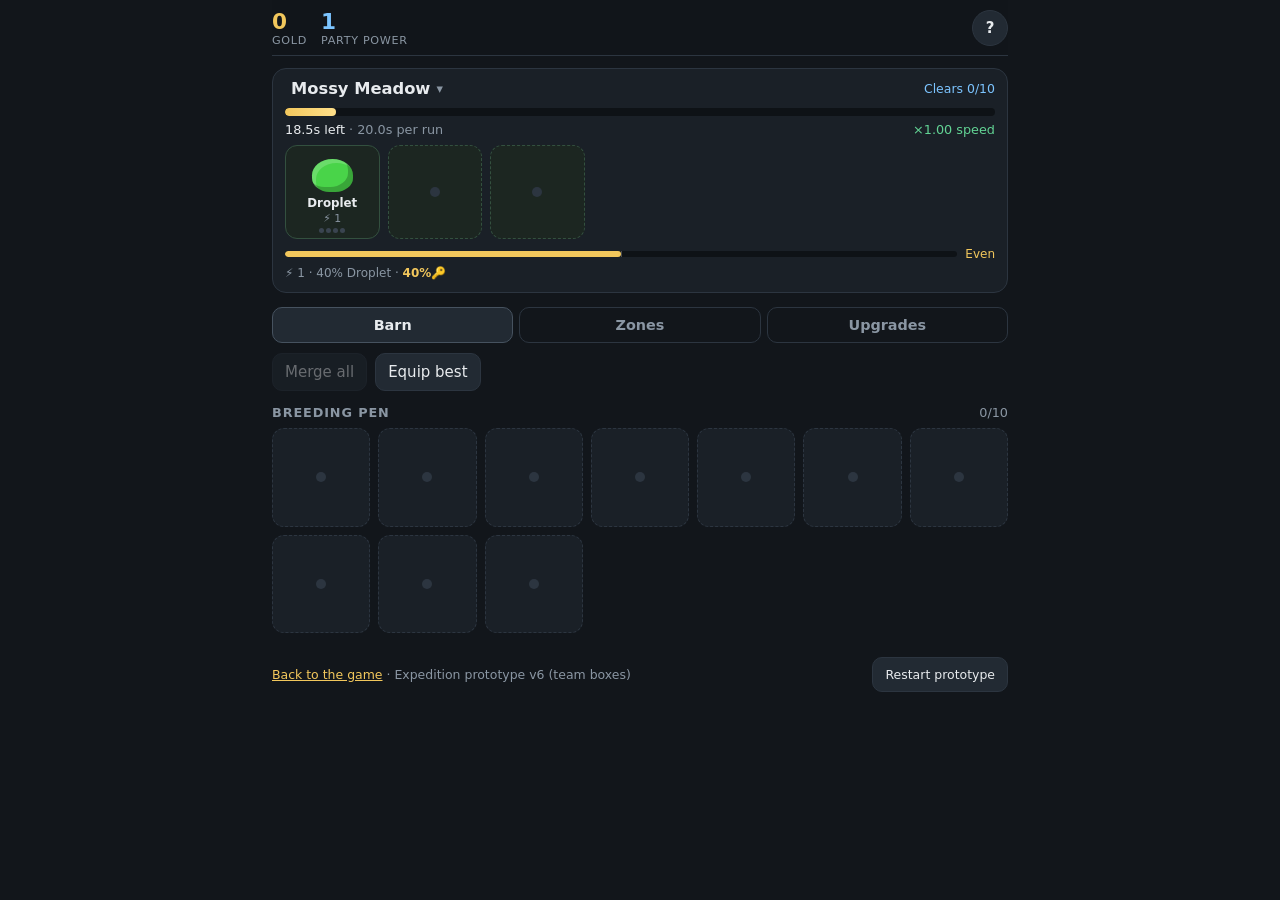
==== expedition.html @ 99b24ae3 "Expedition prototype v6: team boxes combine each team's expedition and slimes, zone picker opened fr" ====
<!DOCTYPE html>
<html lang="en">
<head>
<meta charset="utf-8">
<meta name="viewport" content="width=device-width, initial-scale=1, viewport-fit=cover">
<title>Slime Expeditions (Prototype)</title>
<style>
  :root {
    --bg:#12161b; --panel:#1a2027; --panel-2:#222a33; --line:#2c3540; --text:#e8ebee; --dim:#8a96a3;
    --gold:#f2c75c; --good:#62d394; --bad:#ec7f63; --accent:#7cc4ff; --r:14px;
  }
  * { box-sizing:border-box; -webkit-tap-highlight-color:transparent; }
  body { margin:0; font-family: system-ui, -apple-system, "Segoe UI", sans-serif; background:var(--bg); color:var(--text); font-size:15px; }
  main { max-width:760px; margin:0 auto; padding:0 12px 90px; }
  button { font:inherit; color:var(--text); background:var(--panel-2); border:1px solid var(--line); border-radius:10px; padding:9px 12px; cursor:pointer; }
  button:disabled { opacity:.4; cursor:default; }
  .dim { color:var(--dim); } .bad { color:var(--bad); } .good { color:var(--good); }

  /* top bar */
  .topbar { position:sticky; top:0; z-index:5; background:rgba(18,22,27,.96); backdrop-filter:blur(6px); padding:10px 0 8px; border-bottom:1px solid var(--line); }
  .stats { display:flex; align-items:center; gap:14px; }
  .stat { display:flex; flex-direction:column; }
  .stat .v { font-size:1.35rem; font-weight:800; line-height:1.1; }
  .stat .l { font-size:.7rem; color:var(--dim); text-transform:uppercase; letter-spacing:.06em; }
  .stats .spacer { flex:1; }
  .icon-btn { width:36px; height:36px; padding:0; border-radius:50%; font-weight:700; }

  /* expedition card */
  #teams { display:grid; gap:8px; margin-top:12px; }
  @media (min-width:700px) { #teams.two { grid-template-columns:1fr 1fr; } }
  .exp.A { border-left:4px solid var(--gold); } .exp.B { border-left:4px solid var(--accent); background:linear-gradient(135deg, #1b2530, #1a2027); border-color:#2d4357; }
  .exp.compact { padding:9px 12px; }
  .exp.compact .exp-name { font-size:.95rem; }
  .exp.compact .prog { margin:7px 0 5px; height:6px; }
  .exp .sub { font-size:.75rem; color:var(--dim); display:flex; justify-content:space-between; gap:6px; flex-wrap:wrap; margin-top:3px; }
  .tbox { background:var(--panel); border:1px solid var(--line); border-radius:var(--r); padding:10px 12px 12px; }
  .tbox.A { border-left:4px solid var(--gold); } .tbox.B { border-left:4px solid var(--accent); }
  .tbox.B .slot { background:#1a2430; border-color:#2f4a63; }
  .tb-head { display:flex; justify-content:space-between; align-items:center; gap:8px; }
  .zone-btn { background:transparent; border:none; padding:0; font-weight:800; font-size:1.02rem; display:flex; align-items:center; gap:6px; text-align:left; }
  .zone-btn .caret { color:var(--dim); font-size:.8rem; }
  .tb-head .right { font-size:.78rem; text-align:right; }
  .tb-row { display:flex; justify-content:space-between; font-size:.8rem; gap:8px; margin:6px 0 8px; flex-wrap:wrap; }
  .meter { display:flex; align-items:center; gap:8px; font-size:.75rem; margin-top:8px; color:var(--dim); }
  .meter .track { flex:1; height:6px; background:#0e1216; border-radius:4px; overflow:hidden; position:relative; }
  .meter .track::after { content:""; position:absolute; left:50%; top:0; bottom:0; width:1px; background:rgba(255,255,255,.25); }
  .meter .fill { height:100%; border-radius:4px; }
  .tb-foot { font-size:.75rem; color:var(--dim); display:flex; justify-content:space-between; gap:8px; flex-wrap:wrap; margin-top:5px; }
  .tbox .party-grid { grid-template-columns:repeat(auto-fill, minmax(84px, 1fr)); }
  .picker { position:fixed; inset:0; background:rgba(0,0,0,.55); z-index:30; display:none; align-items:flex-end; justify-content:center; }
  .picker.on { display:flex; }
  .picker-inner { background:#12171c; border:1px solid var(--line); border-radius:16px 16px 0 0; width:100%; max-width:760px; max-height:80vh; overflow:auto; padding:12px 12px calc(16px + env(safe-area-inset-bottom)); }
  @media (min-width:700px) { .picker { align-items:center; } .picker-inner { border-radius:16px; } }
  .picker-head { display:flex; justify-content:space-between; align-items:center; margin-bottom:10px; }
  .send { padding:5px 9px; font-size:.75rem; margin-top:4px; }
  .team-box { border-radius:12px; padding:8px; margin-top:6px; }
  .team-box.A { background:rgba(242,199,92,.05); border:1px solid rgba(242,199,92,.25); }
  .team-box.B { background:rgba(124,196,255,.05); border:1px solid rgba(124,196,255,.25); }
  .team-box.B .slot { background:#1a2430; border-color:#2f4a63; }
  .team-tag { display:inline-block; font-size:.68rem; font-weight:800; padding:2px 7px; border-radius:10px; margin-right:6px; vertical-align:2px; }
  .tA { background:#f2c75c; color:#2a2208; } .tB { background:#7cc4ff; color:#0d2233; }
  .team-pick { display:flex; gap:6px; margin-bottom:10px; align-items:center; font-size:.85rem; color:var(--dim); }
  .team-pick button { padding:6px 12px; font-size:.85rem; }
  .team-pick button.on { border-color:#8a96a3; color:var(--text); background:var(--panel-2); font-weight:700; }
  .exp { background:linear-gradient(135deg, #1e2a24, #1a2027); border:1px solid #2f4a3b; border-radius:var(--r); padding:12px 14px; }
  .exp-head { display:flex; justify-content:space-between; align-items:baseline; gap:8px; }
  .exp-name { font-weight:800; font-size:1.05rem; }
  .exp-zone { font-size:.75rem; color:var(--dim); }
  .prog { height:8px; background:#0e1216; border-radius:6px; overflow:hidden; margin:10px 0 6px; }
  .prog > div { height:100%; width:0; background:linear-gradient(90deg, var(--gold), #ffe08a); border-radius:6px; }
  .exp-row { display:flex; justify-content:space-between; font-size:.8rem; gap:8px; flex-wrap:wrap; }
  .loot { margin-top:8px; font-size:.8rem; padding-top:8px; border-top:1px solid rgba(255,255,255,.06); display:flex; justify-content:space-between; gap:8px; flex-wrap:wrap; }

  /* tabs */
  .tabs { display:flex; gap:6px; margin:14px 0 10px; }
  .tab { flex:1; padding:9px 4px; font-size:.9rem; white-space:nowrap; background:transparent; border:1px solid var(--line); color:var(--dim); font-weight:600; }
  .tab.on { background:var(--panel-2); color:var(--text); border-color:#46525f; }
  .tab .badge { display:inline-block; min-width:8px; height:8px; border-radius:50%; background:var(--gold); margin-left:6px; vertical-align:middle; }
  .tab .badge[hidden], .tab[hidden] { display:none; }
  .page { display:none; } .page.on { display:block; }

  /* ranch */
  .section-head { display:flex; justify-content:space-between; align-items:center; margin:14px 0 8px; }
  .section-head h3 { margin:0; font-size:.8rem; text-transform:uppercase; letter-spacing:.07em; color:var(--dim); }
  .section-head .count { font-size:.8rem; color:var(--dim); }
  .grid { display:grid; grid-template-columns:repeat(auto-fill, minmax(86px, 1fr)); gap:8px; }
  .party-grid { grid-template-columns:repeat(auto-fill, minmax(104px, 1fr)); }
  .slot { position:relative; aspect-ratio:1/1; border-radius:12px; background:var(--panel); border:1px dashed var(--line); display:flex; flex-direction:column; align-items:center; justify-content:center; user-select:none; cursor:pointer; overflow:hidden; }
  .party-grid .slot { background:#1c2621; border:1px dashed #33503f; }
  .slot.full { border-style:solid; touch-action:none; }
  .slot .blob { width:44%; aspect-ratio:5/4; border-radius:50% 50% 44% 44%; box-shadow: inset -5px -5px 0 rgba(0,0,0,.22), inset 4px 4px 0 rgba(255,255,255,.18); }
  .slot .nm { font-size:.74rem; font-weight:700; margin-top:5px; text-align:center; line-height:1.1; }
  .slot .pw { font-size:.68rem; color:var(--dim); margin-top:2px; }
  .slot .rank { position:absolute; top:5px; right:6px; font-size:.68rem; font-weight:800; color:var(--gold); }
  .slot .pips { position:absolute; bottom:5px; display:flex; gap:2px; }
  .slot .pips i { width:5px; height:5px; border-radius:50%; background:#3a4450; }
  .slot .pips i.on { background:var(--gold); }
  .slot.ready { box-shadow:0 0 0 1px rgba(242,199,92,.35); animation:glow 1.2s ease-in-out infinite alternate; }
  @keyframes glow { to { box-shadow:0 0 12px 1px rgba(242,199,92,.55); } }
  .slot.sel { outline:2px solid var(--accent); outline-offset:1px; }
  .slot.target { outline:2px dashed var(--good); outline-offset:1px; }
  .slot.empty::after { content:""; width:10px; height:10px; border-radius:50%; background:var(--line); }
  .ghost { position:fixed; pointer-events:none; z-index:20; width:46px; height:37px; border-radius:50% 50% 44% 44%; transform:translate(-50%,-60%); box-shadow: inset -5px -5px 0 rgba(0,0,0,.22), 0 6px 14px rgba(0,0,0,.5); }
  .actions { display:flex; gap:8px; align-items:center; flex-wrap:wrap; }
  .switch { display:flex; align-items:center; gap:6px; font-size:.85rem; color:var(--dim); margin-left:auto; }
  .switch[hidden] { display:none; }

  /* zones */
  .zone { display:flex; align-items:center; gap:12px; background:var(--panel); border:1px solid var(--line); border-radius:12px; padding:10px 12px; margin-bottom:8px; cursor:pointer; }
  .zone.cur { border-color:var(--gold); background:#231f14; }
  .zone.locked { opacity:.45; cursor:default; }
  .zone .num { width:30px; height:30px; border-radius:50%; background:var(--panel-2); display:flex; align-items:center; justify-content:center; font-weight:800; font-size:.85rem; flex-shrink:0; }
  .zone.cur .num { background:var(--gold); color:#2a2208; }
  .zone .info { flex:1; min-width:0; }
  .zone .info b { display:block; }
  .zone .info span { font-size:.78rem; color:var(--dim); }
  .zone .side { text-align:right; font-size:.78rem; }

  /* orders */
  .order { display:flex; align-items:center; gap:12px; background:var(--panel); border:1px solid var(--line); border-radius:12px; padding:10px 12px; margin-bottom:8px; }
  .order .blob { width:40px; height:32px; border-radius:50% 50% 44% 44%; flex-shrink:0; box-shadow: inset -5px -5px 0 rgba(0,0,0,.22), inset 4px 4px 0 rgba(255,255,255,.18); }
  .order .info { flex:1; min-width:0; }
  .order .info b { display:block; } .order .info span { font-size:.78rem; color:var(--dim); }
  .order .reward { color:var(--gold); font-weight:700; font-size:.85rem; }
  .order .btns { display:flex; flex-direction:column; gap:6px; }
  .order .btns button { padding:7px 10px; font-size:.85rem; }
  .order .btns .go { background:#3b3315; border-color:#6b5a22; color:var(--gold); font-weight:700; }
  .empty-note { color:var(--dim); font-size:.85rem; padding:12px 2px; }
  .unlock { font-size:.75rem; color:var(--accent); }
  details.ms { background:var(--panel); border:1px solid var(--line); border-radius:12px; margin-bottom:10px; }
  details.ms summary { cursor:pointer; padding:10px 12px; font-size:.88rem; list-style:none; display:flex; justify-content:space-between; gap:8px; }
  details.ms summary::-webkit-details-marker { display:none; }
  details.ms summary::after { content:"▾"; color:var(--dim); }
  details.ms[open] summary::after { content:"▴"; }
  .ms-list { padding:0 12px 10px; }
  .ms-row { display:flex; gap:10px; align-items:center; font-size:.82rem; padding:5px 0; border-top:1px solid rgba(255,255,255,.05); }
  .ms-row .z { width:58px; color:var(--dim); flex-shrink:0; }
  .ms-row.done { color:var(--dim); } .ms-row.done .ic { color:var(--good); }
  .ms-row.next { color:var(--text); font-weight:700; } .ms-row.next .ic { color:var(--gold); }
  .ms-row .ic { width:16px; text-align:center; }
  .keys { color:var(--gold); font-weight:700; }
  .trade { margin-top:6px; padding:5px 9px; font-size:.75rem; background:#2a2414; border-color:#5a4b1e; color:var(--gold); }
  .note { font-size:.78rem; color:var(--bad); margin-top:4px; }

  /* upgrades */
  .up { display:flex; align-items:center; gap:12px; background:var(--panel); border:1px solid var(--line); border-radius:12px; padding:10px 12px; margin-bottom:8px; }
  .up .info { flex:1; min-width:0; }
  .up .info b { display:block; } .up .info span { font-size:.78rem; color:var(--dim); }
  .up .lv { font-size:.72rem; color:var(--gold); font-weight:700; margin-left:4px; }
  .up button { min-width:92px; font-weight:700; }
  .up.locked { opacity:.5; }
  .up button.can { background:#3b3315; border-color:#6b5a22; color:var(--gold); }

  /* help + toast */
  .help { display:none; background:var(--panel); border:1px solid var(--line); border-radius:var(--r); padding:12px 14px; margin-top:12px; font-size:.85rem; line-height:1.45; }
  .help.on { display:block; } .help ul { margin:6px 0 0; padding-left:18px; }
  .toast { position:fixed; left:50%; bottom:24px; transform:translate(-50%, 10px); background:#3a2f12; color:var(--gold); border:1px solid var(--gold); padding:9px 16px; border-radius:20px; opacity:0; transition:all .25s; pointer-events:none; z-index:40; font-weight:600; font-size:.9rem; }
  .toast.show { opacity:1; transform:translate(-50%, 0); }
  footer { margin-top:24px; font-size:.78rem; color:var(--dim); display:flex; justify-content:space-between; align-items:center; gap:8px; flex-wrap:wrap; }
  footer a { color:var(--gold); }
  @media (min-width:700px) { .grid { grid-template-columns:repeat(auto-fill, minmax(96px, 1fr)); } }
</style>
</head>
<body>
<main>
  <div class="topbar">
    <div class="stats">
      <div class="stat"><span class="v" id="gold" style="color:var(--gold)">0</span><span class="l">Gold</span></div>
      <div class="stat"><span class="v" id="power" style="color:var(--accent)">0</span><span class="l">Party power</span></div>
      <div class="spacer"></div>
      <button class="icon-btn" id="help-btn" title="How to play">?</button>
    </div>
  </div>

  <div class="help" id="help">
    <b>How it works</b>
    <ul>
      <li>Your party runs the selected zone over and over. Runs never fail: a weak party is slower, a strong one faster (up to ×4).</li>
      <li>Every run brings gold, and sometimes a slime (40% base; Better Nets adds 2% per level). Slimes only come from expeditions.</li>
      <li>Drag a slime onto an identical one (same tier and rank) to merge it into the next rank. Two at +4 make the next tier.</li>
      <li>Only teams add power. Clearing your newest zone 10 times unlocks the next, at any power, but a badly under-powered team runs very slowly (check the run time before you commit a key). Switching zones mid-run refunds the key.</li>
      <li>Zone 1 is free. Every other zone costs 1 key per run, and its keys drop in the zone below (each run has a % chance: higher when you are over-powered, low when under-powered; past 100% every full 100% is a guaranteed key, so 220% = 2 keys plus a 20% chance at a third). If a team runs out of keys, it moves down to the next zone it has keys for and stays down (all the way to Zone 1 if needed) until you pick a zone again. You can trade 6 keys of a zone for 1 key of the next zone.</li>
      <li>Zone 5 unlocks Team B, a second team that runs its own zone at the same time (good for farming keys while Team A pushes). Tap a team's zone name to choose where it goes. Equip best and Auto-Merge put your best slimes in Team A, the next best in Team B. Auto-Merge never merges two equipped slimes together: it only merges barn slimes, or a barn slime into an equipped one.</li>
      <li>New zones can unlock new features. Zone 3 opens the Orders board: buyers want specific slimes for gold or Trail Rations (faster expeditions). Orders are filled from the Breeding Pen only, so unequip a slime first if you want to sell it. Auto-Merge holds back slimes an order asks for.</li>
      <li>Each slime shows its power (⚡). You can also tap a slime and then tap where it should go.</li>
    </ul>
  </div>

  <div id="teams"></div>

  <div class="tabs">
    <button class="tab on" data-tab="ranch">Barn</button>
    <button class="tab" data-tab="zones">Zones<span class="badge" id="zone-badge" hidden></span></button>
    <button class="tab" data-tab="orders" id="orders-tab" hidden>Orders<span class="badge" id="order-badge" hidden></span></button>
    <button class="tab" data-tab="upgrades">Upgrades<span class="badge" id="up-badge" hidden></span></button>
  </div>

  <section class="page on" id="page-ranch">
    <div class="actions">
      <button id="merge-all">Merge all</button>
      <button id="equip">Equip best</button>
      <label class="switch" id="auto-wrap" hidden><input type="checkbox" id="auto-on" checked> Auto-Merge</label>
    </div>
    <div class="section-head"><h3>Breeding Pen</h3><span class="count" id="barn-count"></span></div>
    <div class="grid" id="barn"></div>
  </section>

  <section class="page" id="page-zones"><details class="ms" id="ms"><summary id="ms-sum"></summary><div class="ms-list" id="ms-list"></div></details><div id="zones"></div></section>
  <section class="page" id="page-orders"><div id="orders"></div><div class="dim" id="orders-note" style="font-size:.8rem"></div></section>
  <section class="page" id="page-upgrades"><div id="ups"></div></section>

  <footer>
    <span><a href="index.html">Back to the game</a> · <span id="ver"></span></span>
    <button id="reset">Restart prototype</button>
  </footer>
</main>

<div class="picker" id="picker"><div class="picker-inner"><div class="picker-head"><b id="picker-title"></b><button id="picker-close">✕</button></div><div id="picker-list"></div></div></div>
<div class="toast" id="toast"></div>

<script src="expedition-core.js?v=233"></script>
<script>
// ----- Save and load -----
const SAVE_KEY = "dragonFarmIdle_expproto";
const PROTO_VERSION = "Expedition prototype v6 (team boxes)";
let s = load();
function load() {
  try {
    const raw = localStorage.getItem(SAVE_KEY);
    if (raw) {
      const d = JSON.parse(raw), st = Object.assign(newExpState(), d);
      st.up = Object.assign(newExpState().up, d.up || {});
      migrateExp(st, d);
      const away = Math.min((Date.now() - (d.savedAt || Date.now())) / 1000, 8 * 3600);
      for (let t = 0; t < away; t += 10) stepExp(st, Math.min(10, away - t));   // offline progress, up to 8 hours
      return st;
    }
  } catch (e) {}
  return newExpState();
}
function save() { try { s.savedAt = Date.now(); localStorage.setItem(SAVE_KEY, JSON.stringify(s)); } catch (e) {} }

// ----- Helpers -----
function fmt(n) {
  if (n < 1000) return n < 10 ? (Math.round(n * 10) / 10).toString() : Math.floor(n).toString();
  const units = ["", "K", "M", "B", "T", "Qa", "Qi", "Sx", "Sp", "Oc", "No"];
  const e = Math.floor(Math.log10(n) / 3);
  if (e < units.length) return (n / Math.pow(1000, e)).toFixed(2) + units[e];
  return n.toExponential(2).replace("+", "");
}
function fmtTime(t) { return t >= 3600 ? (t / 3600).toFixed(1) + "h" : t >= 60 ? Math.floor(t / 60) + "m " + Math.floor(t % 60) + "s" : t.toFixed(1) + "s"; }
function color(i) { return `hsl(${(120 + i * 67) % 360} 62% 56%)`; }
const $ = id => document.getElementById(id);
function slimePower(L) { return levelPower(L) * Math.pow(1.25, s.up.train); }

let toastTimer;
function toast(msg) { const t = $("toast"); t.textContent = msg; t.classList.add("show"); clearTimeout(toastTimer); toastTimer = setTimeout(() => t.classList.remove("show"), 2200); }
function checkDiscover() {
  if (s.lastZone != null) { const u = EXP.unlocks[s.lastZone]; toast("New zone: " + zoneName(s.lastZone) + (u ? " · Unlocked: " + u : "")); s.lastZone = null; }
  else if (s.lastDiscover != null) { toast("New tier: " + tierName(s.lastDiscover) + "!"); s.lastDiscover = null; }
}

// ----- Actions -----
$("help-btn").onclick = () => $("help").classList.toggle("on");
document.querySelectorAll(".tab").forEach(b => b.onclick = () => {
  document.querySelectorAll(".tab").forEach(x => x.classList.toggle("on", x === b));
  document.querySelectorAll(".page").forEach(p => p.classList.toggle("on", p.id === "page-" + b.dataset.tab));
  render(true);
});
$("merge-all").onclick = () => { mergeAll(s); checkDiscover(); render(); };
$("equip").onclick = () => { equipBest(s); render(); };
$("auto-on").onchange = e => { s.autoOn = e.target.checked; };
$("reset").onclick = () => { if (confirm("Restart the expedition prototype from scratch?")) { s = newExpState(); save(); render(true); } };
$("orders").onclick = e => {
  const b = e.target.closest("button[data-o]"); if (!b) return;
  const i = +b.dataset.o;
  if (b.dataset.act === "skip") skipOrder(s, i);
  else if (deliver(s, i)) toast("Order delivered!");
  render(true);
};
$("ups").onclick = e => { const b = e.target.closest("button[data-up]"); if (b) { upgrade(s, b.dataset.up); render(true); } };
$("zones").onclick = e => {
  const tb = e.target.closest("button[data-trade]");
  if (tb) { tradeKeys(s, +tb.dataset.trade); render(true); return; }
  const sb = e.target.closest("button[data-send]");
  if (sb) { setZone(s, +sb.dataset.z, +sb.dataset.send); render(true); return; }
  const b = e.target.closest(".zone[data-z]");
  if (b && !b.classList.contains("locked") && teamCount(s) < 2) { setZone(s, +b.dataset.z, 0); render(true); } };
// ----- Zone picker (opened from a team box) -----
$("teams").addEventListener("click", e => { const b = e.target.closest("button[data-pick]"); if (b) openPicker(+b.dataset.pick); });
let pickerTeam = null;
function openPicker(ti) { pickerTeam = ti; $("picker").classList.add("on"); renderPicker(); }
function closePicker() { pickerTeam = null; $("picker").classList.remove("on"); }
$("picker-close").onclick = closePicker;
$("picker").onclick = e => {
  if (e.target.id === "picker") { closePicker(); return; }
  const row = e.target.closest(".zone[data-z]"); if (!row) return;
  setZone(s, +row.dataset.z, pickerTeam); closePicker(); render(true);
};
function renderPicker() {
  if (pickerTeam == null) return;
  const ti = pickerTeam, two = teamCount(s) > 1;
  $("picker-title").innerHTML = `Choose a zone${two ? ` for <span class="team-tag t${ti ? "B" : "A"}">${ti ? "B" : "A"}</span>Team ${ti ? "B" : "A"}` : ""}`;
  let h = "";
  for (let i = s.maxZone; i >= 0; i--) {
    const cur = s.teams[ti].zone === i, keys = i > 0 ? `<span class="keys">🔑 ${s.keys[i] || 0}</span>` : `<span class="dim">free</span>`;
    h += `<div class="zone${cur ? " cur" : ""}" data-z="${i}"><div class="num">${i + 1}</div>
      <div class="info"><b>${zoneName(i)}</b><span>Drops ${levelName(zoneDrop(i))} · ${fmtTime(zoneTime(s, i, ti))} per run${i < ZONE_NAMES.length - 1 ? ` · ${Math.round(keyYield(s, i, ti) * 100)}% 🔑` : ""}</span>${meterHtml(powerRatio(s, i, ti))}</div>
      <div class="side">${keys}</div></div>`;
  }
  $("picker-list").innerHTML = h;
}
// power vs need as a bar: middle line = even, red when weak, green when strong
function meterHtml(r) {
  const w = Math.max(3, Math.min(100, (Math.log10(Math.max(r, 1e-9)) + 1) / 2 * 100));
  const col = r < 1 ? "var(--bad)" : r < 2 ? "var(--gold)" : "var(--good)";
  const label = r < 1 ? `Weak (×${r < 0.1 ? r.toFixed(3) : r.toFixed(2)})` : r < 2 ? "Even" : `Strong (×${r >= 100 ? fmt(r) : r.toFixed(1)})`;
  return `<div class="meter"><div class="track"><div class="fill" style="width:${w}%;background:${col}"></div></div><span style="color:${col}">${label}</span></div>`;
}
let seenZone = s.maxZone;
const upSeen = new Set();

// ----- Drag and drop (mouse and touch), plus tap-to-select -----
let drag = null, selected = null;
function slotAt(x, y) { const el = document.elementFromPoint(x, y); return el && el.closest(".slot"); }
function doDrop(from, toEl) {
  const r = drop(s, from.z, from.i, toEl.dataset.z, +toEl.dataset.i);
  if (r === "merge") checkDiscover();
  render(true);
}
document.addEventListener("pointerdown", e => {
  const el = e.target.closest(".slot"); if (!el) return;
  drag = { z: el.dataset.z, i: +el.dataset.i, full: el.classList.contains("full"), x: e.clientX, y: e.clientY, moved: false, ghost: null };
});
window.addEventListener("pointermove", e => {
  if (!drag || !drag.full) return;
  if (!drag.moved && Math.hypot(e.clientX - drag.x, e.clientY - drag.y) > 6) {
    drag.moved = true; selected = null;
    const t = zone(s, drag.z)[drag.i];
    drag.ghost = document.createElement("div"); drag.ghost.className = "ghost"; drag.ghost.style.background = color(tierOf(t));
    document.body.appendChild(drag.ghost);
    document.querySelectorAll(".slot.full").forEach(el => { if (+el.dataset.tier === t && !(el.dataset.z === drag.z && +el.dataset.i === drag.i)) el.classList.add("target"); });
  }
  if (drag.moved) { drag.ghost.style.left = e.clientX + "px"; drag.ghost.style.top = e.clientY + "px"; }
});
window.addEventListener("pointerup", e => {
  if (!drag) return;
  const d = drag; drag = null;
  if (d.ghost) d.ghost.remove();
  document.querySelectorAll(".slot.target").forEach(el => el.classList.remove("target"));
  const target = slotAt(e.clientX, e.clientY);
  if (d.moved) { if (target) doDrop(d, target); else render(true); return; }
  if (!target) return;
  if (selected) {
    const from = selected; selected = null;
    if (!(from.z === target.dataset.z && from.i === +target.dataset.i)) doDrop(from, target); else render(true);
    return;
  }
  if (d.full) { selected = { z: d.z, i: d.i }; render(true); }
});
window.addEventListener("pointercancel", () => { if (drag && drag.ghost) drag.ghost.remove(); drag = null; render(true); });

// ----- Drawing -----
function slotHtml(zn, t, i, counts) {
  if (t === null) return `<div class="slot empty" data-z="${zn}" data-i="${i}"></div>`;
  const sel = selected && selected.z === zn && selected.i === i ? " sel" : "";
  const r = rankOf(t);
  let pips = ""; for (let k = 1; k < EXP.ranks; k++) pips += `<i class="${k <= r ? "on" : ""}"></i>`;
  return `<div class="slot full${counts[t] >= 2 ? " ready" : ""}${sel}" data-z="${zn}" data-i="${i}" data-tier="${t}">
    ${r ? `<span class="rank">+${r}</span>` : ""}
    <div class="blob" style="background:${color(tierOf(t))}"></div>
    <div class="nm">${tierName(tierOf(t))}</div>
    <div class="pw">⚡ ${fmt(slimePower(t))}</div>
    <div class="pips">${pips}</div></div>`;
}
function speedHtml(z, ti) {
  const sp = zoneSpeed(s, z, ti || 0);
  return sp < 1 ? `<span class="bad">×${sp < 0.1 ? sp.toFixed(3) : sp.toFixed(2)} speed (weak)</span>` : `<span class="good">×${sp.toFixed(2)} speed</span>`;
}

let penKey = "", zonesKey = "", upsKey = "";
function render(force) {
  $("gold").textContent = fmt(s.gold);
  $("power").textContent = fmt(partyPower(s, 0)) + (teamCount(s) > 1 ? " / " + fmt(partyPower(s, 1)) : "");
  $("ver").textContent = PROTO_VERSION;

  // team boxes: where each team is, how it is doing, and who is in it
  const nT = teamCount(s);
  if ($("teams").dataset.n != nT) {   // build the skeleton when the number of teams changes
    $("teams").dataset.n = nT;
    $("teams").className = nT > 1 ? "two" : "";
    let h = "";
    for (let ti = 0; ti < nT; ti++) {
      const cl = ti ? "B" : "A";
      h += `<div class="tbox ${nT > 1 ? cl : ""}">
        <div class="tb-head"><button class="zone-btn" data-pick="${ti}"><span id="t${ti}-tag"></span><span id="t${ti}-name"></span><span class="caret">▾</span></button><span class="right" id="t${ti}-right"></span></div>
        <div class="prog"><div id="t${ti}-bar"></div></div>
        <div class="tb-row"><span id="t${ti}-time"></span><span id="t${ti}-speed"></span></div>
        <div class="grid party-grid" id="${ti ? "party2" : "party"}"></div>
        <div id="t${ti}-meter"></div>
        <div class="tb-foot"><span id="t${ti}-stats"></span><span id="t${ti}-last"></span></div>
        <div id="t${ti}-note"></div>
      </div>`;
    }
    $("teams").innerHTML = h;
    penKey = "";
  }
  for (let ti = 0; ti < nT; ti++) {
    const tm = s.teams[ti], z = tm.running ? tm.runZone : pickRunZone(s, ti), T = zoneTime(s, z, ti), hasParty = tm.party.some(x => x !== null);
    const ll = (s.lastLoots || [])[ti];
    let last = !ll ? "" : ll.slime === null ? `Last: +${fmt(ll.gold)}g` : ll.slime === "full" ? `<span class="bad">Barn full, slime lost</span>`
      : `Last: <b style="color:var(--text)">${levelName(ll.slime)}</b>${ll.slime2 != null && ll.slime2 !== "full" ? " + <b style=\"color:var(--text)\">" + levelName(ll.slime2) + "</b>" : ""} +${fmt(ll.gold)}g`;
    if (ll && ll.keys) last += ` <span class="keys">+${ll.keys}🔑</span>`;
    const set = (id, html) => { const el = $(id); if (el && el.dataset.k !== html) { el.innerHTML = html; el.dataset.k = html; } };
    set(`t${ti}-tag`, nT > 1 ? `<span class="team-tag t${ti ? "B" : "A"}">${ti ? "B" : "A"}</span>` : "");
    set(`t${ti}-name`, zoneName(z) + (z > 0 ? ` <span class="keys" style="font-size:.82rem">🔑 ${s.keys[z] || 0}</span>` : ""));
    set(`t${ti}-right`, z === s.maxZone && z < ZONE_NAMES.length - 1 ? `<span style="color:var(--accent)">Clears ${s.clears || 0}/${EXP.unlockClears}</span>` : `<span class="dim">Zone ${z + 1}</span>`);
    $(`t${ti}-bar`).style.width = Math.min(100, 100 * tm.runT / T) + "%";
    set(`t${ti}-time`, hasParty ? `${fmtTime(Math.max(0, T - tm.runT))} left <span class="dim">· ${fmtTime(T)} per run</span>` : `<span class="bad">No slimes in this team!</span>`);
    { const sp = zoneSpeed(s, z, ti); set(`t${ti}-speed`, `<span class="${sp < 1 ? "bad" : "good"}">×${sp < 0.1 ? sp.toFixed(3) : sp.toFixed(2)} speed</span>`); }
    set(`t${ti}-meter`, meterHtml(powerRatio(s, z, ti)));
    set(`t${ti}-stats`, `⚡ ${fmt(partyPower(s, ti))} · ${Math.round(slimeChance(s) * 100)}% ${levelName(zoneDrop(z))}${z < ZONE_NAMES.length - 1 ? ` · <span class="keys">${Math.round(keyYield(s, z, ti) * 100)}%🔑</span>` : ""}`);
    set(`t${ti}-last`, last);
    set(`t${ti}-note`, tm.fellFrom != null && tm.fellFrom !== tm.zone ? `<div class="note">Ran out of keys: moved down from ${zoneName(tm.fellFrom)}</div>` : "");
  }
  if (!$("rations")) $("teams").insertAdjacentHTML("afterend", `<div id="rations" class="dim" style="font-size:.8rem;color:var(--gold);margin-top:6px"></div>`);
  $("rations").textContent = s.boostT > 0 ? `Trail Rations: expeditions ×2 speed for ${fmtTime(s.boostT)}` : "";
  if (pickerTeam != null && Math.floor(s.time) !== +($("picker-list").dataset.t || -1)) { $("picker-list").dataset.t = Math.floor(s.time); renderPicker(); }

  // badges
  // badges clear while their tab is open; the Upgrades dot only returns for an upgrade you could not afford last time you looked
  const affordable = Object.keys(EXP.upgrades).filter(id => canUpgrade(s, id)).map(id => id + ":" + s.up[id]);
  if ($("page-zones").classList.contains("on")) seenZone = s.maxZone;
  if ($("page-upgrades").classList.contains("on")) affordable.forEach(k => upSeen.add(k));
  $("zone-badge").hidden = s.maxZone <= seenZone;
  $("up-badge").hidden = !affordable.some(k => !upSeen.has(k));
  $("orders-tab").hidden = !ordersOpen(s);
  if ($("page-orders").classList.contains("on")) s.newOrder = false;
  $("order-badge").hidden = !s.newOrder;

  // ranch
  $("merge-all").disabled = !canMergeAny(s);
  $("equip").disabled = unitCount(s) === 0;
  $("auto-wrap").hidden = !s.up.auto;
  $("auto-on").checked = s.autoOn;
  const pa = s.teams[0].party, pb = s.teams[1].party;
  $("barn-count").innerHTML = s.barn.includes(null) ? `${s.barn.filter(x => x !== null).length}/${barnSize(s)}` : `<span class="bad">Full · new finds replace the weakest</span>`;
  fitSlots(s);
  const counts = {}; allSlimes(s).forEach(t => counts[t] = (counts[t] || 0) + 1);
  const key = pa.join(",") + "|" + pb.join(",") + "|" + s.barn.join(",") + "|" + JSON.stringify(selected) + "|" + s.up.train;
  if (!drag && (key !== penKey || force)) {
    penKey = key;
    $("party").innerHTML = pa.map((t, i) => slotHtml("party", t, i, counts)).join("");
    if ($("party2")) $("party2").innerHTML = pb.map((t, i) => slotHtml("party2", t, i, counts)).join("");
    $("barn").innerHTML = s.barn.map((t, i) => slotHtml("barn", t, i, counts)).join("");
  }

  // zones (only while visible)
  if ($("page-zones").classList.contains("on")) {
    // unlocks milestones (collapsible)
    const ms = Object.keys(EXP.unlocks).map(Number).sort((a, b) => a - b);
    const done = ms.filter(z => z <= s.maxZone).length, nextZ = ms.find(z => z > s.maxZone);
    const sum = `<span><b>Unlocks</b> <span class="dim">${done}/${ms.length}</span></span><span class="dim">${nextZ != null ? "Next: " + EXP.unlocks[nextZ] + " · Zone " + (nextZ + 1) : "All unlocked"}</span>`;
    if ($("ms-sum").dataset.k !== sum) { $("ms-sum").innerHTML = sum; $("ms-sum").dataset.k = sum; }
    const rows = ms.map(z => `<div class="ms-row ${z <= s.maxZone ? "done" : z === nextZ ? "next" : ""}"><span class="ic">${z <= s.maxZone ? "✓" : z === nextZ ? "▸" : "·"}</span><span class="z">Zone ${z + 1}</span><span>${EXP.unlocks[z]}</span></div>`).join("");
    if ($("ms-list").dataset.k !== rows) { $("ms-list").innerHTML = rows; $("ms-list").dataset.k = rows; }
    const zt = 0, tmz = s.teams[0];
    const running = s.teams.slice(0, teamCount(s)).map((tm, ti) => tm.running ? tm.runZone : pickRunZone(s, ti));
    let zh = "";
    for (let i = Math.min(s.maxZone + 1, ZONE_NAMES.length - 1); i >= 0; i--) {
      const locked = i > s.maxZone, pw = partyPower(s, zt) >= zoneNeed(i);
      let side = locked ? `<span class="dim">Locked</span>` : speedHtml(i, zt) + `<br><span class="dim">${fmtTime(zoneTime(s, i, zt))} per run</span>` + (i === s.maxZone && i < ZONE_NAMES.length - 1 ? `<br><span class="unlock">Clears ${s.clears || 0}/${EXP.unlockClears} to unlock next</span>` : "");
      if (!locked && i > 0) side = `<span class="keys">🔑 ${s.keys[i] || 0}</span><br>` + side;
      if (!locked && teamCount(s) > 1) side += `<br><button class="send" data-send="0" data-z="${i}">Send A</button> <button class="send" data-send="1" data-z="${i}">Send B</button>`;
      if (canTrade(s, i)) side += `<br><button class="trade" data-trade="${i}">Trade ${EXP.tradeRate}🔑 → 1🔑 zone ${i + 2}</button>`;
      let tags = "";
      if (teamCount(s) > 1) running.forEach((rz, ti) => { const chosen = s.teams[ti].zone === i; if (chosen || rz === i) tags += `<span class="team-tag ${ti ? "tB" : "tA"}" title="${chosen ? "chosen" : "running"}">${ti ? "B" : "A"}${chosen && rz !== i ? " (no keys)" : (!chosen && rz === i ? " running" : "")}</span>`; });
      if (tags) side = tags + "<br>" + side;
      zh += `<div class="zone${i === tmz.zone ? " cur" : ""}${locked ? " locked" : ""}" data-z="${i}">
        <div class="num">${i + 1}</div>
        <div class="info"><b>${zoneName(i)}</b><span>Drops ${levelName(zoneDrop(i))} · ${fmt(zoneGold(s, i))} gold · needs ⚡ ${fmt(zoneNeed(i))}${!locked && i < ZONE_NAMES.length - 1 ? ` · ${Math.round(keyYield(s, i, zt) * 100)}% 🔑` : ""}</span></div>
        <div class="side">${side}</div></div>`;
    }
    if (zh !== zonesKey || force) { $("zones").innerHTML = zh; zonesKey = zh; }
  }

  // orders (only while visible)
  if ($("page-orders").classList.contains("on")) {
    let oh = s.orders.map((o, i) => {
      const have = barnCount(s, o.level), equipped = ownedCount(s, o.level) - have, can = canDeliver(s, i), party = deliverTakesParty(s, i);
      const reward = o.reward === "gold" ? `${fmt(o.gold)} gold` : `Trail Rations: expeditions ×2 speed for ${fmtTime(EXP.orders.rationsTime)}`;
      return `<div class="order"><div class="blob" style="background:${color(tierOf(o.level))}"></div>
        <div class="info"><b>${o.count > 1 ? o.count + "× " : ""}${levelName(o.level)}</b>
          <span>In barn ${have}${equipped ? ` (+${equipped} equipped)` : ""} · ⚡ ${fmt(slimePower(o.level))} each · leaves in <span class="left" data-o="${i}">${fmtTime(o.left)}</span></span>
          <div class="reward">${reward}</div>${party ? `<div class="note">Unequip one to deliver it</div>` : ""}</div>
        <div class="btns"><button class="go" data-o="${i}" ${can ? "" : "disabled"}>Deliver</button>
          <button data-o="${i}" data-act="skip">Skip</button></div></div>`;
    }).join("");
    if (!s.orders.length) oh = `<div class="empty-note">No buyers right now.</div>`;
    const okey = oh.replace(/<span class="left"[^>]*>[^<]*<\/span>/g, "");
    const ordersEl = $("orders");
    if (ordersEl.dataset.k !== okey || force) { ordersEl.innerHTML = oh; ordersEl.dataset.k = okey; }
    ordersEl.querySelectorAll(".left").forEach(el => { const o = s.orders[+el.dataset.o]; if (o) el.textContent = fmtTime(o.left); });
    $("orders-note").textContent = s.orders.length < EXP.orders.slots ? `Next buyer in ${fmtTime(Math.max(0, EXP.orders.every - s.orderT))}. Buyers leave after ${fmtTime(EXP.orders.lasts)}.` : `Board full. Buyers leave after ${fmtTime(EXP.orders.lasts)}.`;
  }

  // upgrades (only while visible)
  if ($("page-upgrades").classList.contains("on")) {
    const ups = Object.keys(EXP.upgrades).map(id => {
      const u = EXP.upgrades[id], lv = s.up[id], maxed = lv >= u.max, can = canUpgrade(s, id);
      if (!upUnlocked(s, id)) return `<div class="up locked"><div class="info"><b>${u.name}</b><span>${u.desc}</span></div><span class="dim" style="font-size:.8rem">Zone ${u.zone + 1}</span></div>`;
      const lvText = u.max > 1 ? `<span class="lv">Lv ${lv}</span>` : (lv ? `<span class="lv">Owned</span>` : "");
      return `<div class="up"><div class="info"><b>${u.name}${lvText}</b><span>${u.desc}</span></div>
        <button data-up="${id}" class="${can ? "can" : ""}" ${maxed || !can ? "disabled" : ""}>${maxed ? "Max" : fmt(upCost(s, id))}</button></div>`;
    }).join("");
    if (ups !== upsKey || force) { $("ups").innerHTML = ups; upsKey = ups; }
  }
}

// ----- Loop -----
let last = performance.now();
function frame(now) {
  const dt = Math.min((now - last) / 1000, 1); last = now;
  stepExp(s, dt); checkDiscover(); render();
  requestAnimationFrame(frame);
}
setInterval(save, 5000);
window.addEventListener("beforeunload", save);
render(true); requestAnimationFrame(frame);
</script>
</body>
</html>
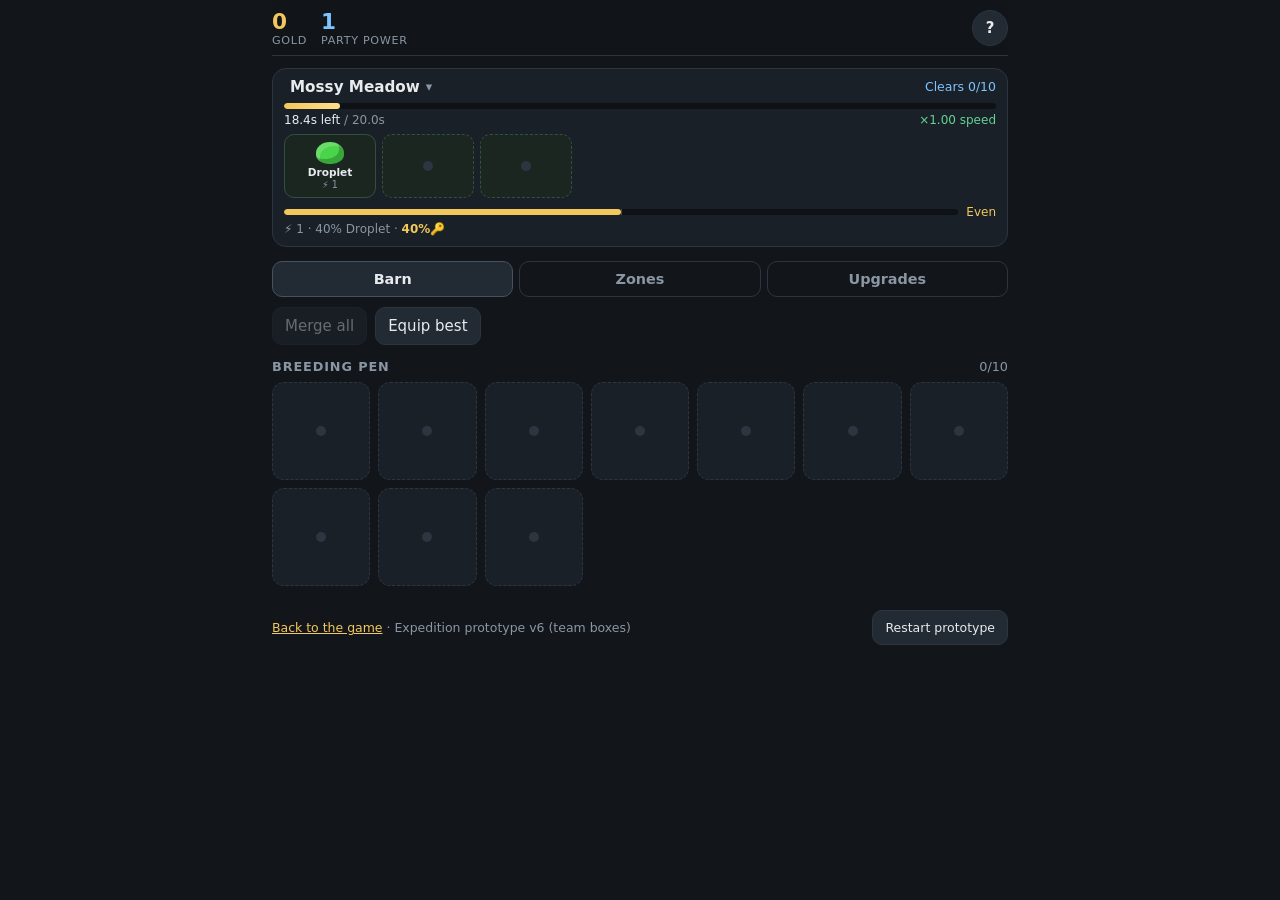
==== commit f3c78781: "Expedition prototype: compact team boxes (one row of small slime cards) and a tighter barn grid on p" ====
--- a/expedition.html
+++ b/expedition.html
@@ -46,7 +46,24 @@
   .meter .track::after { content:""; position:absolute; left:50%; top:0; bottom:0; width:1px; background:rgba(255,255,255,.25); }
   .meter .fill { height:100%; border-radius:4px; }
   .tb-foot { font-size:.75rem; color:var(--dim); display:flex; justify-content:space-between; gap:8px; flex-wrap:wrap; margin-top:5px; }
-  .tbox .party-grid { grid-template-columns:repeat(auto-fill, minmax(84px, 1fr)); }
+  /* compact team slots: one row, small cards */
+  .tbox .party-grid { grid-template-columns:repeat(var(--n, 3), minmax(0, 92px)); gap:6px; }
+  .tbox .slot { aspect-ratio:auto; height:64px; border-radius:10px; }
+  .tbox .slot .blob { width:28px; aspect-ratio:5/4; }
+  .tbox .slot .nm { font-size:.66rem; margin-top:3px; }
+  .tbox .slot .pw { font-size:.6rem; margin-top:0; }
+  .tbox .slot .pips { display:none; }
+  .tbox .slot .rank { top:3px; right:5px; font-size:.6rem; }
+  .tbox { padding:9px 11px 10px; }
+  .tbox .prog { margin:7px 0 4px; height:6px; }
+  .tbox .tb-row { margin:0 0 7px; font-size:.75rem; }
+  .tbox .meter { margin-top:7px; }
+  .tbox .tb-foot { margin-top:3px; }
+  .zone-btn { font-size:.95rem; }
+  @media (max-width:560px) {
+    #barn { grid-template-columns:repeat(auto-fill, minmax(66px, 1fr)); gap:6px; }
+    #barn .slot .nm { font-size:.66rem; } #barn .slot .pw { font-size:.6rem; } #barn .slot .blob { width:40%; }
+  }
   .picker { position:fixed; inset:0; background:rgba(0,0,0,.55); z-index:30; display:none; align-items:flex-end; justify-content:center; }
   .picker.on { display:flex; }
   .picker-inner { background:#12171c; border:1px solid var(--line); border-radius:16px 16px 0 0; width:100%; max-width:760px; max-height:80vh; overflow:auto; padding:12px 12px calc(16px + env(safe-area-inset-bottom)); }
@@ -218,7 +235,7 @@
 <div class="picker" id="picker"><div class="picker-inner"><div class="picker-head"><b id="picker-title"></b><button id="picker-close">✕</button></div><div id="picker-list"></div></div></div>
 <div class="toast" id="toast"></div>
 
-<script src="expedition-core.js?v=233"></script>
+<script src="expedition-core.js?v=234"></script>
 <script>
 // ----- Save and load -----
 const SAVE_KEY = "dragonFarmIdle_expproto";
@@ -415,8 +432,9 @@
     set(`t${ti}-tag`, nT > 1 ? `<span class="team-tag t${ti ? "B" : "A"}">${ti ? "B" : "A"}</span>` : "");
     set(`t${ti}-name`, zoneName(z) + (z > 0 ? ` <span class="keys" style="font-size:.82rem">🔑 ${s.keys[z] || 0}</span>` : ""));
     set(`t${ti}-right`, z === s.maxZone && z < ZONE_NAMES.length - 1 ? `<span style="color:var(--accent)">Clears ${s.clears || 0}/${EXP.unlockClears}</span>` : `<span class="dim">Zone ${z + 1}</span>`);
+    $(ti ? "party2" : "party").style.setProperty("--n", partySize(s, ti));
     $(`t${ti}-bar`).style.width = Math.min(100, 100 * tm.runT / T) + "%";
-    set(`t${ti}-time`, hasParty ? `${fmtTime(Math.max(0, T - tm.runT))} left <span class="dim">· ${fmtTime(T)} per run</span>` : `<span class="bad">No slimes in this team!</span>`);
+    set(`t${ti}-time`, hasParty ? `${fmtTime(Math.max(0, T - tm.runT))} left <span class="dim">/ ${fmtTime(T)}</span>` : `<span class="bad">No slimes in this team!</span>`);
     { const sp = zoneSpeed(s, z, ti); set(`t${ti}-speed`, `<span class="${sp < 1 ? "bad" : "good"}">×${sp < 0.1 ? sp.toFixed(3) : sp.toFixed(2)} speed</span>`); }
     set(`t${ti}-meter`, meterHtml(powerRatio(s, z, ti)));
     set(`t${ti}-stats`, `⚡ ${fmt(partyPower(s, ti))} · ${Math.round(slimeChance(s) * 100)}% ${levelName(zoneDrop(z))}${z < ZONE_NAMES.length - 1 ? ` · <span class="keys">${Math.round(keyYield(s, z, ti) * 100)}%🔑</span>` : ""}`);
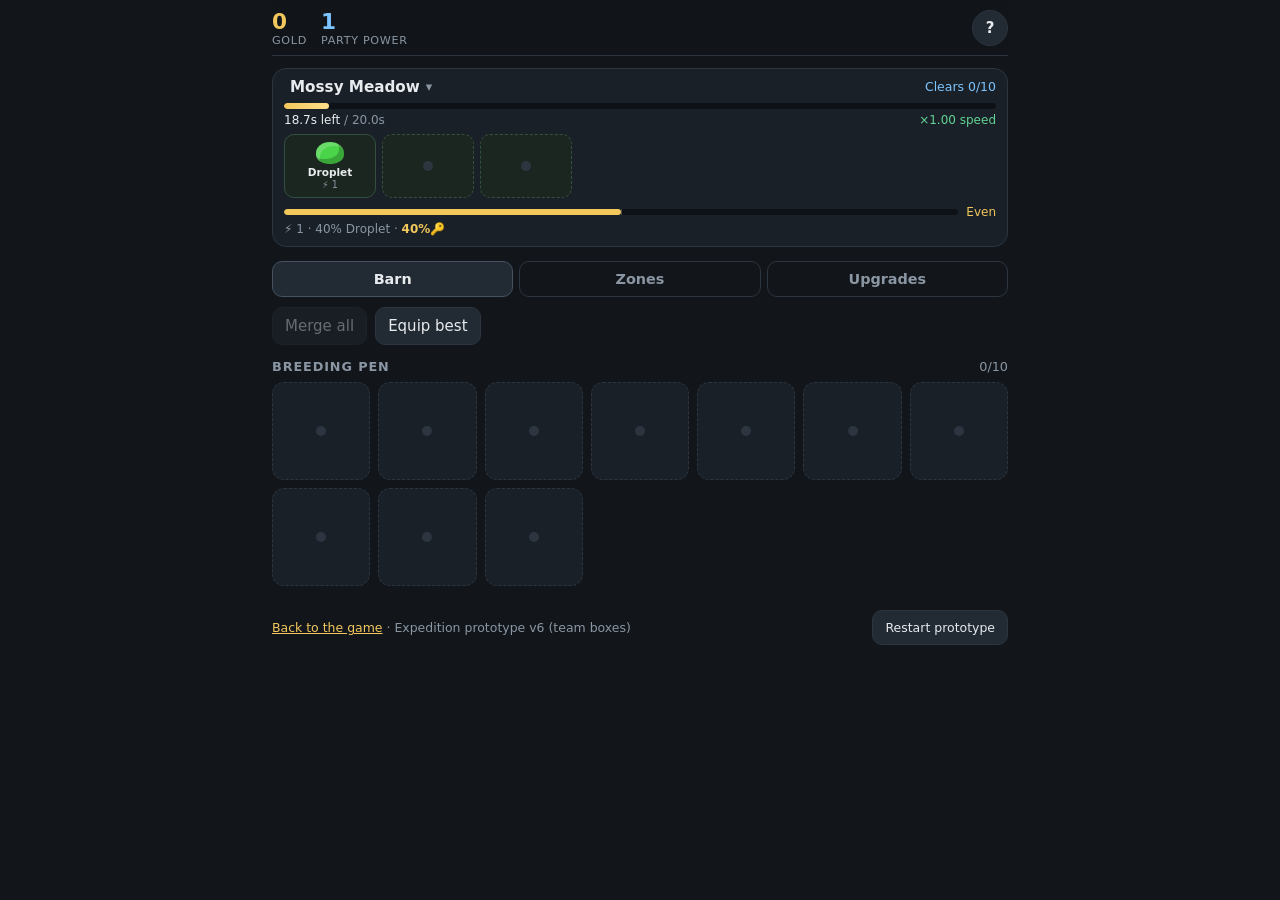
==== commit 51917fb6: "Expedition prototype: Bigger Party description says it only affects Team A Co-Authored-By: Claude Op" ====
--- a/expedition.html
+++ b/expedition.html
@@ -235,7 +235,7 @@
 <div class="picker" id="picker"><div class="picker-inner"><div class="picker-head"><b id="picker-title"></b><button id="picker-close">✕</button></div><div id="picker-list"></div></div></div>
 <div class="toast" id="toast"></div>
 
-<script src="expedition-core.js?v=234"></script>
+<script src="expedition-core.js?v=235"></script>
 <script>
 // ----- Save and load -----
 const SAVE_KEY = "dragonFarmIdle_expproto";
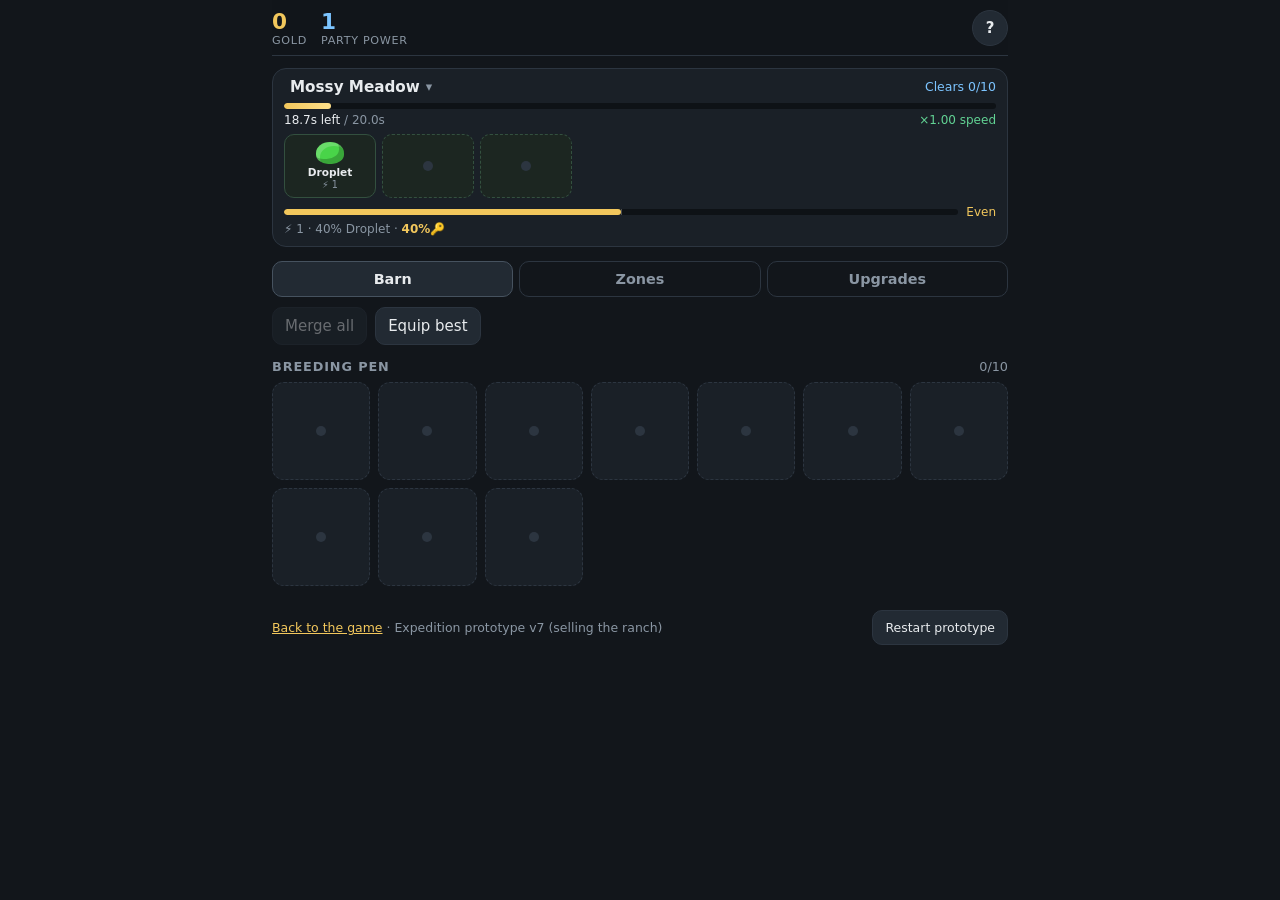
==== commit 50ba0f75: "Expedition prototype v7: selling the ranch (from Zone 10) for Scales, Scale shop with 7 permanent up" ====
--- a/expedition.html
+++ b/expedition.html
@@ -120,7 +120,11 @@
   .ghost { position:fixed; pointer-events:none; z-index:20; width:46px; height:37px; border-radius:50% 50% 44% 44%; transform:translate(-50%,-60%); box-shadow: inset -5px -5px 0 rgba(0,0,0,.22), 0 6px 14px rgba(0,0,0,.5); }
   .actions { display:flex; gap:8px; align-items:center; flex-wrap:wrap; }
   .switch { display:flex; align-items:center; gap:6px; font-size:.85rem; color:var(--dim); margin-left:auto; }
-  .switch[hidden] { display:none; }
+  .switch[hidden], .stat[hidden] { display:none; }
+  .sell-card { background:linear-gradient(135deg, #261c33, #1a2027); border:1px solid #4a3866; border-radius:var(--r); padding:12px 14px; margin-bottom:12px; font-size:.85rem; line-height:1.45; }
+  .sell-card .big { font-size:1.2rem; font-weight:800; color:#c792ff; }
+  .sell-btn { margin-top:10px; width:100%; font-weight:800; background:#3a2a52; border-color:#6b4f94; color:#e6d4ff; padding:11px; }
+  .up button.scl { background:#2e2342; border-color:#5a4580; color:#d9c2ff; }
 
   /* zones */
   .zone { display:flex; align-items:center; gap:12px; background:var(--panel); border:1px solid var(--line); border-radius:12px; padding:10px 12px; margin-bottom:8px; cursor:pointer; }
@@ -184,6 +188,7 @@
     <div class="stats">
       <div class="stat"><span class="v" id="gold" style="color:var(--gold)">0</span><span class="l">Gold</span></div>
       <div class="stat"><span class="v" id="power" style="color:var(--accent)">0</span><span class="l">Party power</span></div>
+      <div class="stat" id="scales-stat" hidden><span class="v" id="scales" style="color:#c792ff">0</span><span class="l">Scales</span></div>
       <div class="spacer"></div>
       <button class="icon-btn" id="help-btn" title="How to play">?</button>
     </div>
@@ -199,6 +204,7 @@
       <li>Zone 1 is free. Every other zone costs 1 key per run, and its keys drop in the zone below (each run has a % chance: higher when you are over-powered, low when under-powered; past 100% every full 100% is a guaranteed key, so 220% = 2 keys plus a 20% chance at a third). If a team runs out of keys, it moves down to the next zone it has keys for and stays down (all the way to Zone 1 if needed) until you pick a zone again. You can trade 6 keys of a zone for 1 key of the next zone.</li>
       <li>Zone 5 unlocks Team B, a second team that runs its own zone at the same time (good for farming keys while Team A pushes). Tap a team's zone name to choose where it goes. Equip best and Auto-Merge put your best slimes in Team A, the next best in Team B. Auto-Merge never merges two equipped slimes together: it only merges barn slimes, or a barn slime into an equipped one.</li>
       <li>New zones can unlock new features. Zone 3 opens the Orders board: buyers want specific slimes for gold or Trail Rations (faster expeditions). Orders are filled from the Breeding Pen only, so unequip a slime first if you want to sell it. Auto-Merge holds back slimes an order asks for.</li>
+      <li>From Zone 10 you can sell the ranch for Scales (more for higher zones, a little more for your best slime). Selling resets gold, slimes, keys, zones and upgrades. You keep Scales, the Scale shop, the Orders board and Auto-Merge.</li>
       <li>Each slime shows its power (⚡). You can also tap a slime and then tap where it should go.</li>
     </ul>
   </div>
@@ -209,6 +215,7 @@
     <button class="tab on" data-tab="ranch">Barn</button>
     <button class="tab" data-tab="zones">Zones<span class="badge" id="zone-badge" hidden></span></button>
     <button class="tab" data-tab="orders" id="orders-tab" hidden>Orders<span class="badge" id="order-badge" hidden></span></button>
+    <button class="tab" data-tab="sell" id="sell-tab" hidden>Ranch<span class="badge" id="sell-badge" hidden></span></button>
     <button class="tab" data-tab="upgrades">Upgrades<span class="badge" id="up-badge" hidden></span></button>
   </div>
 
@@ -224,6 +231,7 @@
 
   <section class="page" id="page-zones"><details class="ms" id="ms"><summary id="ms-sum"></summary><div class="ms-list" id="ms-list"></div></details><div id="zones"></div></section>
   <section class="page" id="page-orders"><div id="orders"></div><div class="dim" id="orders-note" style="font-size:.8rem"></div></section>
+  <section class="page" id="page-sell"><div id="sell"></div><h3 style="font-size:.8rem;text-transform:uppercase;letter-spacing:.07em;color:var(--dim);margin:14px 0 8px">Scale shop</h3><div id="shop"></div></section>
   <section class="page" id="page-upgrades"><div id="ups"></div></section>
 
   <footer>
@@ -235,11 +243,11 @@
 <div class="picker" id="picker"><div class="picker-inner"><div class="picker-head"><b id="picker-title"></b><button id="picker-close">✕</button></div><div id="picker-list"></div></div></div>
 <div class="toast" id="toast"></div>
 
-<script src="expedition-core.js?v=235"></script>
+<script src="expedition-core.js?v=236"></script>
 <script>
 // ----- Save and load -----
 const SAVE_KEY = "dragonFarmIdle_expproto";
-const PROTO_VERSION = "Expedition prototype v6 (team boxes)";
+const PROTO_VERSION = "Expedition prototype v7 (selling the ranch)";
 let s = load();
 function load() {
   try {
@@ -294,6 +302,16 @@
   if (b.dataset.act === "skip") skipOrder(s, i);
   else if (deliver(s, i)) toast("Order delivered!");
   render(true);
+};
+$("page-sell").onclick = e => {
+  if (e.target.closest("#sell-btn")) {
+    const got = scalesFor(s);
+    if (!confirm(`Sell the ranch for ${got} Scales? Gold, slimes, keys, zones and upgrades reset. You keep Scales, the Scale shop, the Orders board and Auto-Merge.`)) return;
+    s = sellRanch(s); save();
+    $("teams").dataset.n = ""; seenZone = s.maxZone; upSeen.clear(); selected = null;
+    toast(`Ranch sold for ${got} Scales!`); render(true); return;
+  }
+  const b = e.target.closest("button[data-shop]"); if (b) { shopBuy(s, b.dataset.shop); render(true); }
 };
 $("ups").onclick = e => { const b = e.target.closest("button[data-up]"); if (b) { upgrade(s, b.dataset.up); render(true); } };
 $("zones").onclick = e => {
@@ -400,6 +418,11 @@
   $("gold").textContent = fmt(s.gold);
   $("power").textContent = fmt(partyPower(s, 0)) + (teamCount(s) > 1 ? " / " + fmt(partyPower(s, 1)) : "");
   $("ver").textContent = PROTO_VERSION;
+  const showSell = canSell(s) || s.sold > 0;
+  $("scales-stat").hidden = !showSell; $("scales").textContent = fmt(s.scales);
+  $("sell-tab").hidden = !showSell;
+  if ($("page-sell").classList.contains("on")) s.sellSeen = true;
+  $("sell-badge").hidden = !(canSell(s) && !s.sellSeen);
 
   // team boxes: where each team is, how it is doing, and who is in it
   const nT = teamCount(s);
@@ -522,6 +545,23 @@
     $("orders-note").textContent = s.orders.length < EXP.orders.slots ? `Next buyer in ${fmtTime(Math.max(0, EXP.orders.every - s.orderT))}. Buyers leave after ${fmtTime(EXP.orders.lasts)}.` : `Board full. Buyers leave after ${fmtTime(EXP.orders.lasts)}.`;
   }
 
+  // ranch: sell + Scale shop (only while visible)
+  if ($("page-sell").classList.contains("on")) {
+    const got = scalesFor(s), nextGot = canSell(s) ? Math.floor(EXP.sell.base * Math.pow(EXP.sell.growth, s.maxZone + 1 - EXP.sell.zone) * (1 + EXP.sell.bestBonus * s.best)) : 0;
+    const sh = `<div class="sell-card">
+      <div class="big">${canSell(s) ? `Sell for ${got} Scales` : "Reach Zone 10 to sell"}</div>
+      <div class="dim">${canSell(s) ? `Unlocking Zone ${s.maxZone + 2} would raise it to about ${nextGot}.` : `Your newest zone: Zone ${s.maxZone + 1}.`} Ranches sold: ${s.sold} · best zone ever: Zone ${(s.bestZoneEver || s.maxZone) + 1}</div>
+      <div style="margin-top:6px">Resets gold, slimes, keys, zones and upgrades. Keeps Scales, the Scale shop, the Orders board and Auto-Merge.</div>
+      <button class="sell-btn" id="sell-btn" ${canSell(s) ? "" : "disabled"}>Sell the ranch</button></div>`;
+    if ($("sell").dataset.k !== sh) { $("sell").innerHTML = sh; $("sell").dataset.k = sh; }
+    const shop = Object.keys(EXP.shop).map(id => {
+      const u = EXP.shop[id], lv = s.meta[id], maxed = lv >= u.max, can = canShop(s, id);
+      return `<div class="up"><div class="info"><b>${u.name}<span class="lv">Lv ${lv}</span></b><span>${u.desc}</span></div>
+        <button data-shop="${id}" class="${can ? "scl" : ""}" ${maxed || !can ? "disabled" : ""}>${maxed ? "Max" : shopCost(s, id) + " ⬢"}</button></div>`;
+    }).join("");
+    if ($("shop").dataset.k !== shop) { $("shop").innerHTML = shop; $("shop").dataset.k = shop; }
+  }
+
   // upgrades (only while visible)
   if ($("page-upgrades").classList.contains("on")) {
     const ups = Object.keys(EXP.upgrades).map(id => {
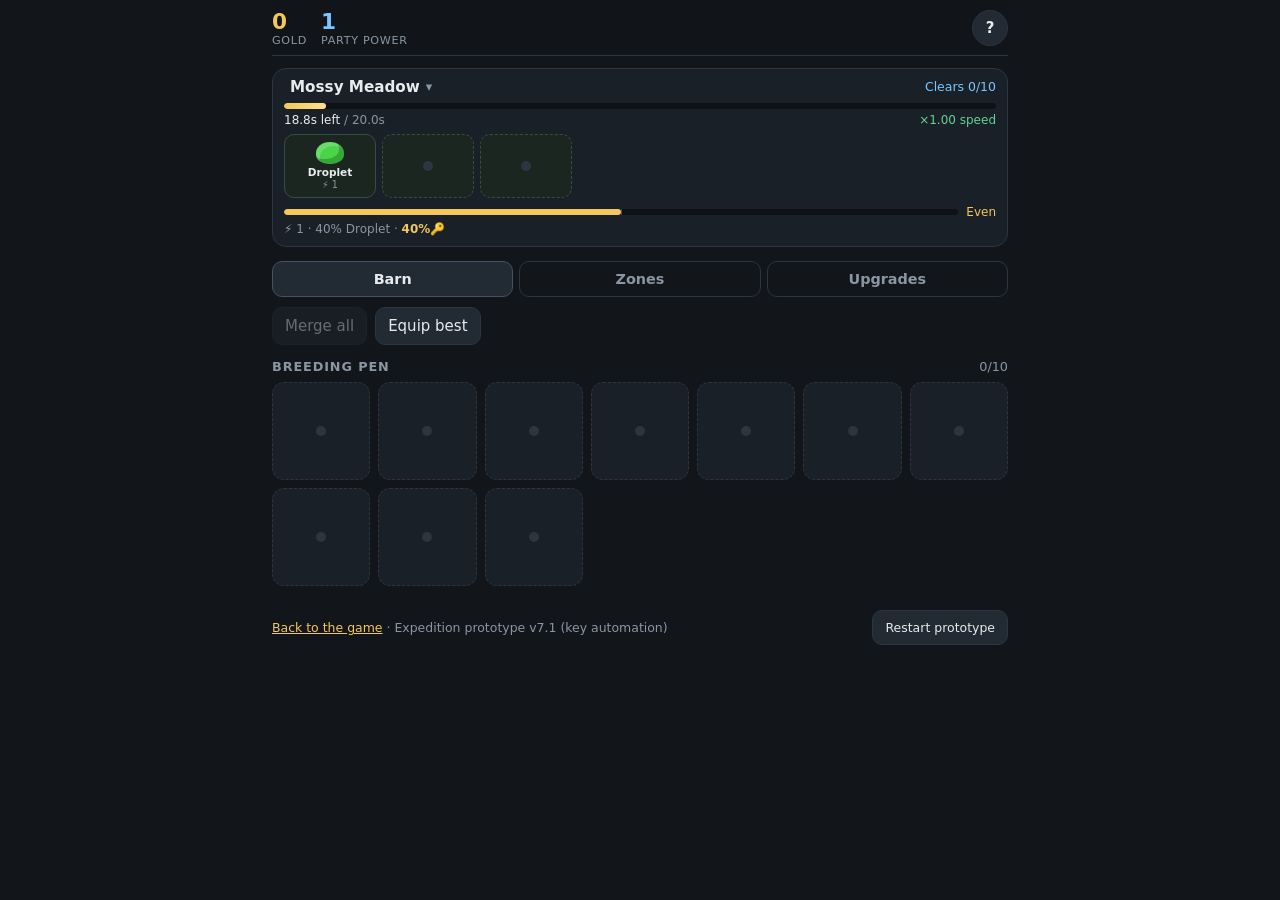
==== commit 3a0ce835: "Expedition prototype: key automation (Zone 8, kept after selling): per-team auto zone changer (highe" ====
--- a/expedition.html
+++ b/expedition.html
@@ -69,6 +69,12 @@
   .picker-inner { background:#12171c; border:1px solid var(--line); border-radius:16px 16px 0 0; width:100%; max-width:760px; max-height:80vh; overflow:auto; padding:12px 12px calc(16px + env(safe-area-inset-bottom)); }
   @media (min-width:700px) { .picker { align-items:center; } .picker-inner { border-radius:16px; } }
   .picker-head { display:flex; justify-content:space-between; align-items:center; margin-bottom:10px; }
+  .autobox { background:var(--panel); border:1px solid #2d4357; border-radius:12px; padding:10px 12px; margin-bottom:10px; font-size:.85rem; display:flex; align-items:center; gap:10px; flex-wrap:wrap; }
+  .autobox b { color:var(--accent); }
+  .stepper { display:inline-flex; align-items:center; gap:4px; }
+  .stepper button { padding:3px 9px; font-size:.85rem; }
+  .stepper span { min-width:28px; text-align:center; font-weight:700; }
+  .auto-tag { font-size:.62rem; font-weight:800; color:#0d2233; background:var(--accent); border-radius:6px; padding:1px 5px; margin-left:2px; }
   .send { padding:5px 9px; font-size:.75rem; margin-top:4px; }
   .team-box { border-radius:12px; padding:8px; margin-top:6px; }
   .team-box.A { background:rgba(242,199,92,.05); border:1px solid rgba(242,199,92,.25); }
@@ -205,6 +211,7 @@
       <li>Zone 5 unlocks Team B, a second team that runs its own zone at the same time (good for farming keys while Team A pushes). Tap a team's zone name to choose where it goes. Equip best and Auto-Merge put your best slimes in Team A, the next best in Team B. Auto-Merge never merges two equipped slimes together: it only merges barn slimes, or a barn slime into an equipped one.</li>
       <li>New zones can unlock new features. Zone 3 opens the Orders board: buyers want specific slimes for gold or Trail Rations (faster expeditions). Orders are filled from the Breeding Pen only, so unequip a slime first if you want to sell it. Auto-Merge holds back slimes an order asks for.</li>
       <li>From Zone 10 you can sell the ranch for Scales (more for higher zones, a little more for your best slime). Selling resets gold, slimes, keys, zones and upgrades. You keep Scales, the Scale shop, the Orders board and Auto-Merge.</li>
+      <li>Zone 8 unlocks key automation: in a team's zone picker, Auto zone climbs to the highest zone where you hold at least X keys; on the Zones tab, Key crafting trades spare keys up while keeping a reserve. It stays unlocked after selling the ranch.</li>
       <li>Each slime shows its power (⚡). You can also tap a slime and then tap where it should go.</li>
     </ul>
   </div>
@@ -229,7 +236,7 @@
     <div class="grid" id="barn"></div>
   </section>
 
-  <section class="page" id="page-zones"><details class="ms" id="ms"><summary id="ms-sum"></summary><div class="ms-list" id="ms-list"></div></details><div id="zones"></div></section>
+  <section class="page" id="page-zones"><div id="craft"></div><details class="ms" id="ms"><summary id="ms-sum"></summary><div class="ms-list" id="ms-list"></div></details><div id="zones"></div></section>
   <section class="page" id="page-orders"><div id="orders"></div><div class="dim" id="orders-note" style="font-size:.8rem"></div></section>
   <section class="page" id="page-sell"><div id="sell"></div><h3 style="font-size:.8rem;text-transform:uppercase;letter-spacing:.07em;color:var(--dim);margin:14px 0 8px">Scale shop</h3><div id="shop"></div></section>
   <section class="page" id="page-upgrades"><div id="ups"></div></section>
@@ -240,14 +247,14 @@
   </footer>
 </main>
 
-<div class="picker" id="picker"><div class="picker-inner"><div class="picker-head"><b id="picker-title"></b><button id="picker-close">✕</button></div><div id="picker-list"></div></div></div>
+<div class="picker" id="picker"><div class="picker-inner"><div class="picker-head"><b id="picker-title"></b><button id="picker-close">✕</button></div><div id="picker-auto"></div><div id="picker-list"></div></div></div>
 <div class="toast" id="toast"></div>
 
-<script src="expedition-core.js?v=236"></script>
+<script src="expedition-core.js?v=237"></script>
 <script>
 // ----- Save and load -----
 const SAVE_KEY = "dragonFarmIdle_expproto";
-const PROTO_VERSION = "Expedition prototype v7 (selling the ranch)";
+const PROTO_VERSION = "Expedition prototype v7.1 (key automation)";
 let s = load();
 function load() {
   try {
@@ -314,6 +321,12 @@
   const b = e.target.closest("button[data-shop]"); if (b) { shopBuy(s, b.dataset.shop); render(true); }
 };
 $("ups").onclick = e => { const b = e.target.closest("button[data-up]"); if (b) { upgrade(s, b.dataset.up); render(true); } };
+$("craft").onclick = e => {
+  const b = e.target.closest("[data-craft]"); if (!b) return;
+  const a = b.dataset.craft;
+  if (a === "toggle") s.craft.on = !s.craft.on; else s.craft.keep = Math.max(0, s.craft.keep + (a === "up" ? 5 : -5));
+  render(true);
+};
 $("zones").onclick = e => {
   const tb = e.target.closest("button[data-trade]");
   if (tb) { tradeKeys(s, +tb.dataset.trade); render(true); return; }
@@ -329,12 +342,19 @@
 $("picker-close").onclick = closePicker;
 $("picker").onclick = e => {
   if (e.target.id === "picker") { closePicker(); return; }
+  const ab = e.target.closest("[data-auto]");
+  if (ab) { const tm = s.teams[pickerTeam], a = ab.dataset.auto;
+    if (a === "toggle") tm.autoOn = !tm.autoOn; else tm.autoMin = Math.max(1, tm.autoMin + (a === "up" ? 1 : -1));
+    renderPicker(); render(true); return; }
   const row = e.target.closest(".zone[data-z]"); if (!row) return;
   setZone(s, +row.dataset.z, pickerTeam); closePicker(); render(true);
 };
 function renderPicker() {
   if (pickerTeam == null) return;
   const ti = pickerTeam, two = teamCount(s) > 1;
+  const tmA = s.teams[ti];
+  $("picker-auto").innerHTML = keyAutoOpen(s) ? `<div class="autobox"><button data-auto="toggle">${tmA.autoOn ? "Auto zone: ON" : "Auto zone: OFF"}</button>
+    <span>Climbs to the highest zone where you hold at least</span><span class="stepper"><button data-auto="down">−</button><span>${tmA.autoMin}</span><button data-auto="up">+</button></span><span>🔑</span></div>` : "";
   $("picker-title").innerHTML = `Choose a zone${two ? ` for <span class="team-tag t${ti ? "B" : "A"}">${ti ? "B" : "A"}</span>Team ${ti ? "B" : "A"}` : ""}`;
   let h = "";
   for (let i = s.maxZone; i >= 0; i--) {
@@ -453,7 +473,7 @@
     if (ll && ll.keys) last += ` <span class="keys">+${ll.keys}🔑</span>`;
     const set = (id, html) => { const el = $(id); if (el && el.dataset.k !== html) { el.innerHTML = html; el.dataset.k = html; } };
     set(`t${ti}-tag`, nT > 1 ? `<span class="team-tag t${ti ? "B" : "A"}">${ti ? "B" : "A"}</span>` : "");
-    set(`t${ti}-name`, zoneName(z) + (z > 0 ? ` <span class="keys" style="font-size:.82rem">🔑 ${s.keys[z] || 0}</span>` : ""));
+    set(`t${ti}-name`, zoneName(z) + (z > 0 ? ` <span class="keys" style="font-size:.82rem">🔑 ${s.keys[z] || 0}</span>` : "") + (keyAutoOpen(s) && tm.autoOn ? ` <span class="auto-tag">AUTO ≥${tm.autoMin}</span>` : ""));
     set(`t${ti}-right`, z === s.maxZone && z < ZONE_NAMES.length - 1 ? `<span style="color:var(--accent)">Clears ${s.clears || 0}/${EXP.unlockClears}</span>` : `<span class="dim">Zone ${z + 1}</span>`);
     $(ti ? "party2" : "party").style.setProperty("--n", partySize(s, ti));
     $(`t${ti}-bar`).style.width = Math.min(100, 100 * tm.runT / T) + "%";
@@ -498,6 +518,10 @@
 
   // zones (only while visible)
   if ($("page-zones").classList.contains("on")) {
+    // key crafting box
+    const ch = keyAutoOpen(s) ? `<div class="autobox"><button data-craft="toggle">${s.craft.on ? "Key crafting: ON" : "Key crafting: OFF"}</button>
+      <span>Trades spare keys up (${EXP.tradeRate} → 1), keeping</span><span class="stepper"><button data-craft="down">−</button><span>${s.craft.keep}</span><button data-craft="up">+</button></span><span>🔑 in every zone</span></div>` : "";
+    if ($("craft").dataset.k !== ch) { $("craft").innerHTML = ch; $("craft").dataset.k = ch; }
     // unlocks milestones (collapsible)
     const ms = Object.keys(EXP.unlocks).map(Number).sort((a, b) => a - b);
     const done = ms.filter(z => z <= s.maxZone).length, nextZ = ms.find(z => z > s.maxZone);
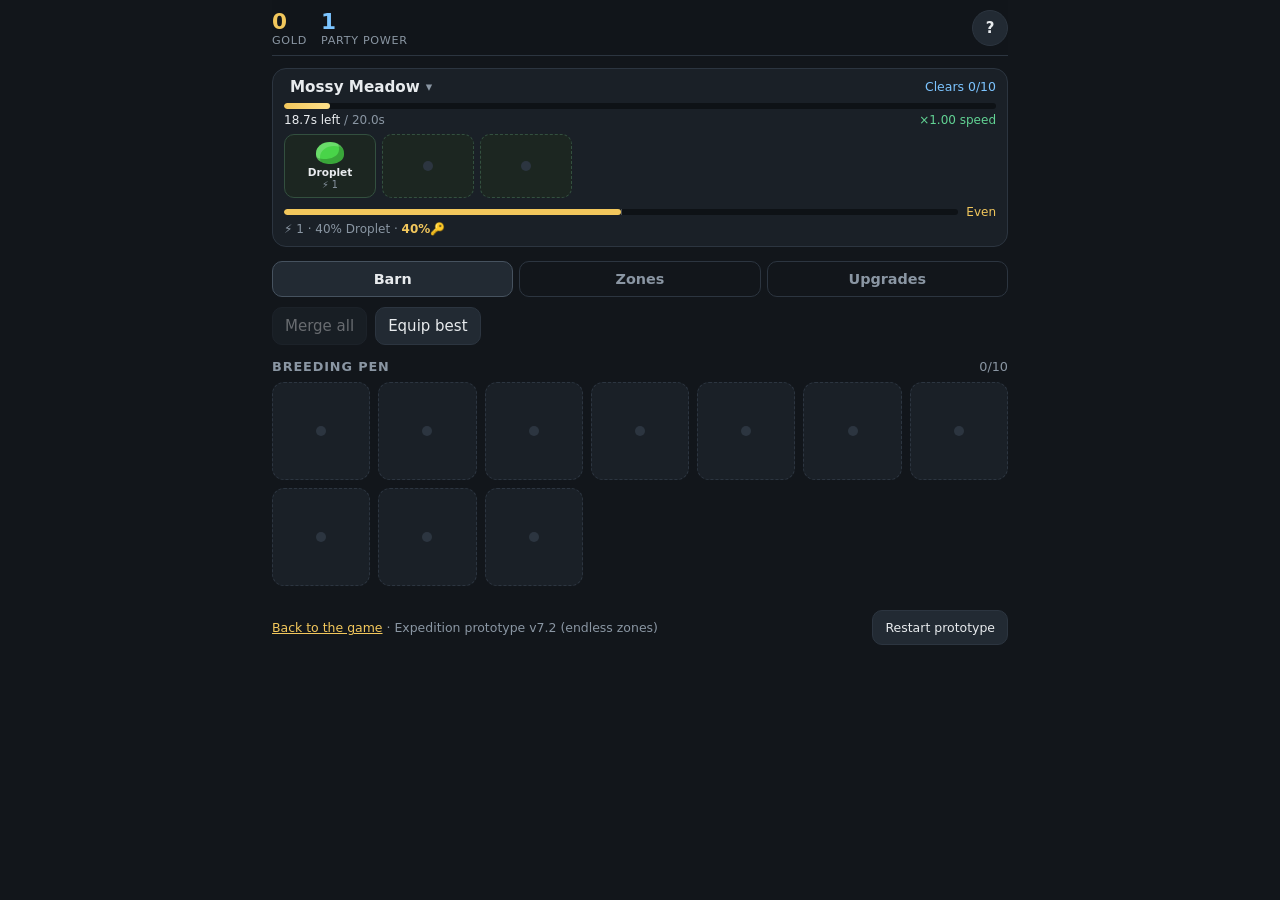
==== commit 43ff31d8: "Expedition prototype: endless zones (generated names past Dragon's Nest, cap 400), Scales growth 1.3" ====
--- a/expedition.html
+++ b/expedition.html
@@ -250,11 +250,11 @@
 <div class="picker" id="picker"><div class="picker-inner"><div class="picker-head"><b id="picker-title"></b><button id="picker-close">✕</button></div><div id="picker-auto"></div><div id="picker-list"></div></div></div>
 <div class="toast" id="toast"></div>
 
-<script src="expedition-core.js?v=237"></script>
+<script src="expedition-core.js?v=238"></script>
 <script>
 // ----- Save and load -----
 const SAVE_KEY = "dragonFarmIdle_expproto";
-const PROTO_VERSION = "Expedition prototype v7.1 (key automation)";
+const PROTO_VERSION = "Expedition prototype v7.2 (endless zones)";
 let s = load();
 function load() {
   try {
@@ -360,7 +360,7 @@
   for (let i = s.maxZone; i >= 0; i--) {
     const cur = s.teams[ti].zone === i, keys = i > 0 ? `<span class="keys">🔑 ${s.keys[i] || 0}</span>` : `<span class="dim">free</span>`;
     h += `<div class="zone${cur ? " cur" : ""}" data-z="${i}"><div class="num">${i + 1}</div>
-      <div class="info"><b>${zoneName(i)}</b><span>Drops ${levelName(zoneDrop(i))} · ${fmtTime(zoneTime(s, i, ti))} per run${i < ZONE_NAMES.length - 1 ? ` · ${Math.round(keyYield(s, i, ti) * 100)}% 🔑` : ""}</span>${meterHtml(powerRatio(s, i, ti))}</div>
+      <div class="info"><b>${zoneName(i)}</b><span>Drops ${levelName(zoneDrop(i))} · ${fmtTime(zoneTime(s, i, ti))} per run${i < EXP.zoneCap - 1 ? ` · ${Math.round(keyYield(s, i, ti) * 100)}% 🔑` : ""}</span>${meterHtml(powerRatio(s, i, ti))}</div>
       <div class="side">${keys}</div></div>`;
   }
   $("picker-list").innerHTML = h;
@@ -474,13 +474,13 @@
     const set = (id, html) => { const el = $(id); if (el && el.dataset.k !== html) { el.innerHTML = html; el.dataset.k = html; } };
     set(`t${ti}-tag`, nT > 1 ? `<span class="team-tag t${ti ? "B" : "A"}">${ti ? "B" : "A"}</span>` : "");
     set(`t${ti}-name`, zoneName(z) + (z > 0 ? ` <span class="keys" style="font-size:.82rem">🔑 ${s.keys[z] || 0}</span>` : "") + (keyAutoOpen(s) && tm.autoOn ? ` <span class="auto-tag">AUTO ≥${tm.autoMin}</span>` : ""));
-    set(`t${ti}-right`, z === s.maxZone && z < ZONE_NAMES.length - 1 ? `<span style="color:var(--accent)">Clears ${s.clears || 0}/${EXP.unlockClears}</span>` : `<span class="dim">Zone ${z + 1}</span>`);
+    set(`t${ti}-right`, z === s.maxZone && z < EXP.zoneCap - 1 ? `<span style="color:var(--accent)">Clears ${s.clears || 0}/${EXP.unlockClears}</span>` : `<span class="dim">Zone ${z + 1}</span>`);
     $(ti ? "party2" : "party").style.setProperty("--n", partySize(s, ti));
     $(`t${ti}-bar`).style.width = Math.min(100, 100 * tm.runT / T) + "%";
     set(`t${ti}-time`, hasParty ? `${fmtTime(Math.max(0, T - tm.runT))} left <span class="dim">/ ${fmtTime(T)}</span>` : `<span class="bad">No slimes in this team!</span>`);
     { const sp = zoneSpeed(s, z, ti); set(`t${ti}-speed`, `<span class="${sp < 1 ? "bad" : "good"}">×${sp < 0.1 ? sp.toFixed(3) : sp.toFixed(2)} speed</span>`); }
     set(`t${ti}-meter`, meterHtml(powerRatio(s, z, ti)));
-    set(`t${ti}-stats`, `⚡ ${fmt(partyPower(s, ti))} · ${Math.round(slimeChance(s) * 100)}% ${levelName(zoneDrop(z))}${z < ZONE_NAMES.length - 1 ? ` · <span class="keys">${Math.round(keyYield(s, z, ti) * 100)}%🔑</span>` : ""}`);
+    set(`t${ti}-stats`, `⚡ ${fmt(partyPower(s, ti))} · ${Math.round(slimeChance(s) * 100)}% ${levelName(zoneDrop(z))}${z < EXP.zoneCap - 1 ? ` · <span class="keys">${Math.round(keyYield(s, z, ti) * 100)}%🔑</span>` : ""}`);
     set(`t${ti}-last`, last);
     set(`t${ti}-note`, tm.fellFrom != null && tm.fellFrom !== tm.zone ? `<div class="note">Ran out of keys: moved down from ${zoneName(tm.fellFrom)}</div>` : "");
   }
@@ -532,9 +532,9 @@
     const zt = 0, tmz = s.teams[0];
     const running = s.teams.slice(0, teamCount(s)).map((tm, ti) => tm.running ? tm.runZone : pickRunZone(s, ti));
     let zh = "";
-    for (let i = Math.min(s.maxZone + 1, ZONE_NAMES.length - 1); i >= 0; i--) {
+    for (let i = Math.min(s.maxZone + 1, EXP.zoneCap - 1); i >= 0; i--) {
       const locked = i > s.maxZone, pw = partyPower(s, zt) >= zoneNeed(i);
-      let side = locked ? `<span class="dim">Locked</span>` : speedHtml(i, zt) + `<br><span class="dim">${fmtTime(zoneTime(s, i, zt))} per run</span>` + (i === s.maxZone && i < ZONE_NAMES.length - 1 ? `<br><span class="unlock">Clears ${s.clears || 0}/${EXP.unlockClears} to unlock next</span>` : "");
+      let side = locked ? `<span class="dim">Locked</span>` : speedHtml(i, zt) + `<br><span class="dim">${fmtTime(zoneTime(s, i, zt))} per run</span>` + (i === s.maxZone && i < EXP.zoneCap - 1 ? `<br><span class="unlock">Clears ${s.clears || 0}/${EXP.unlockClears} to unlock next</span>` : "");
       if (!locked && i > 0) side = `<span class="keys">🔑 ${s.keys[i] || 0}</span><br>` + side;
       if (!locked && teamCount(s) > 1) side += `<br><button class="send" data-send="0" data-z="${i}">Send A</button> <button class="send" data-send="1" data-z="${i}">Send B</button>`;
       if (canTrade(s, i)) side += `<br><button class="trade" data-trade="${i}">Trade ${EXP.tradeRate}🔑 → 1🔑 zone ${i + 2}</button>`;
@@ -543,7 +543,7 @@
       if (tags) side = tags + "<br>" + side;
       zh += `<div class="zone${i === tmz.zone ? " cur" : ""}${locked ? " locked" : ""}" data-z="${i}">
         <div class="num">${i + 1}</div>
-        <div class="info"><b>${zoneName(i)}</b><span>Drops ${levelName(zoneDrop(i))} · ${fmt(zoneGold(s, i))} gold · needs ⚡ ${fmt(zoneNeed(i))}${!locked && i < ZONE_NAMES.length - 1 ? ` · ${Math.round(keyYield(s, i, zt) * 100)}% 🔑` : ""}</span></div>
+        <div class="info"><b>${zoneName(i)}</b><span>Drops ${levelName(zoneDrop(i))} · ${fmt(zoneGold(s, i))} gold · needs ⚡ ${fmt(zoneNeed(i))}${!locked && i < EXP.zoneCap - 1 ? ` · ${Math.round(keyYield(s, i, zt) * 100)}% 🔑` : ""}</span></div>
         <div class="side">${side}</div></div>`;
     }
     if (zh !== zonesKey || force) { $("zones").innerHTML = zh; zonesKey = zh; }
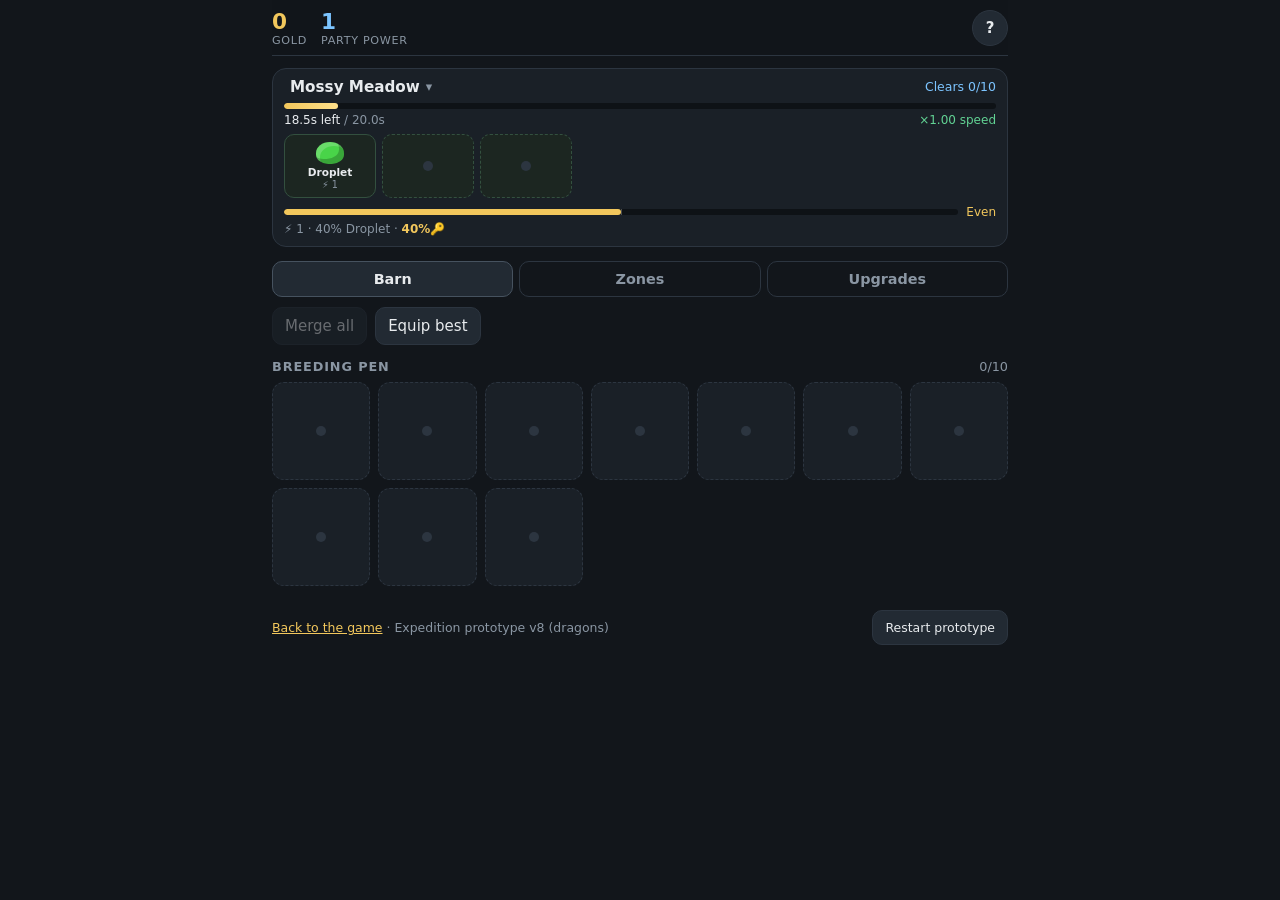
==== commit 65fe23b3: "Expedition prototype v8: dragons. First Dragon Egg from clearing Dragon's Nest, 2% egg chance per ru" ====
--- a/expedition.html
+++ b/expedition.html
@@ -95,7 +95,7 @@
   .loot { margin-top:8px; font-size:.8rem; padding-top:8px; border-top:1px solid rgba(255,255,255,.06); display:flex; justify-content:space-between; gap:8px; flex-wrap:wrap; }
 
   /* tabs */
-  .tabs { display:flex; gap:6px; margin:14px 0 10px; }
+  .tabs { display:grid; grid-template-columns:repeat(auto-fit, minmax(74px, 1fr)); gap:6px; margin:14px 0 10px; }
   .tab { flex:1; padding:9px 4px; font-size:.9rem; white-space:nowrap; background:transparent; border:1px solid var(--line); color:var(--dim); font-weight:600; }
   .tab.on { background:var(--panel-2); color:var(--text); border-color:#46525f; }
   .tab .badge { display:inline-block; min-width:8px; height:8px; border-radius:50%; background:var(--gold); margin-left:6px; vertical-align:middle; }
@@ -127,6 +127,14 @@
   .actions { display:flex; gap:8px; align-items:center; flex-wrap:wrap; }
   .switch { display:flex; align-items:center; gap:6px; font-size:.85rem; color:var(--dim); margin-left:auto; }
   .switch[hidden], .stat[hidden] { display:none; }
+  .egg, .dragon { display:flex; gap:12px; align-items:center; background:var(--panel); border:1px solid var(--line); border-radius:12px; padding:10px 12px; margin-bottom:8px; }
+  .egg .ic, .dragon .ic { width:46px; height:46px; border-radius:50%; display:flex; align-items:center; justify-content:center; font-size:1.6rem; flex-shrink:0; }
+  .egg .info, .dragon .info { flex:1; min-width:0; font-size:.8rem; color:var(--dim); }
+  .egg .info b, .dragon .info b { display:block; color:var(--text); font-size:.95rem; }
+  .dragon .bonus { color:var(--good); font-weight:700; }
+  .gbar { height:6px; background:#0e1216; border-radius:4px; overflow:hidden; margin-top:5px; }
+  .gbar > div { height:100%; border-radius:4px; }
+  .feed { font-weight:700; background:#2b2416; border-color:#5f4b22; color:var(--gold); white-space:nowrap; }
   .sell-card { background:linear-gradient(135deg, #261c33, #1a2027); border:1px solid #4a3866; border-radius:var(--r); padding:12px 14px; margin-bottom:12px; font-size:.85rem; line-height:1.45; }
   .sell-card .big { font-size:1.2rem; font-weight:800; color:#c792ff; }
   .sell-btn { margin-top:10px; width:100%; font-weight:800; background:#3a2a52; border-color:#6b4f94; color:#e6d4ff; padding:11px; }
@@ -212,6 +220,7 @@
       <li>New zones can unlock new features. Zone 3 opens the Orders board: buyers want specific slimes for gold or Trail Rations (faster expeditions). Orders are filled from the Breeding Pen only, so unequip a slime first if you want to sell it. Auto-Merge holds back slimes an order asks for.</li>
       <li>From Zone 10 you can sell the ranch for Scales (more for higher zones, a little more for your best slime). Selling resets gold, slimes, keys, zones and upgrades. You keep Scales, the Scale shop, the Orders board and Auto-Merge.</li>
       <li>Zone 8 unlocks key automation: in a team's zone picker, Auto zone climbs to the highest zone where you hold at least X keys; on the Zones tab, Key crafting trades spare keys up while keeping a reserve. It stays unlocked after selling the ranch.</li>
+      <li>Clearing Dragon's Nest (Zone 20) gives your first Dragon Egg; runs in Zone 20+ have a small chance of more. Feed Breeding Pen slimes to an egg to hatch it (stronger slimes count for more), then keep feeding your dragon to grow it. Each dragon's element boosts one thing, and dragons and eggs stay when you sell the ranch.</li>
       <li>Each slime shows its power (⚡). You can also tap a slime and then tap where it should go.</li>
     </ul>
   </div>
@@ -222,6 +231,7 @@
     <button class="tab on" data-tab="ranch">Barn</button>
     <button class="tab" data-tab="zones">Zones<span class="badge" id="zone-badge" hidden></span></button>
     <button class="tab" data-tab="orders" id="orders-tab" hidden>Orders<span class="badge" id="order-badge" hidden></span></button>
+    <button class="tab" data-tab="dragons" id="dragons-tab" hidden>Dragons<span class="badge" id="dragon-badge" hidden></span></button>
     <button class="tab" data-tab="sell" id="sell-tab" hidden>Ranch<span class="badge" id="sell-badge" hidden></span></button>
     <button class="tab" data-tab="upgrades">Upgrades<span class="badge" id="up-badge" hidden></span></button>
   </div>
@@ -238,6 +248,7 @@
 
   <section class="page" id="page-zones"><div id="craft"></div><details class="ms" id="ms"><summary id="ms-sum"></summary><div class="ms-list" id="ms-list"></div></details><div id="zones"></div></section>
   <section class="page" id="page-orders"><div id="orders"></div><div class="dim" id="orders-note" style="font-size:.8rem"></div></section>
+  <section class="page" id="page-dragons"><div id="dragons"></div></section>
   <section class="page" id="page-sell"><div id="sell"></div><h3 style="font-size:.8rem;text-transform:uppercase;letter-spacing:.07em;color:var(--dim);margin:14px 0 8px">Scale shop</h3><div id="shop"></div></section>
   <section class="page" id="page-upgrades"><div id="ups"></div></section>
 
@@ -250,11 +261,11 @@
 <div class="picker" id="picker"><div class="picker-inner"><div class="picker-head"><b id="picker-title"></b><button id="picker-close">✕</button></div><div id="picker-auto"></div><div id="picker-list"></div></div></div>
 <div class="toast" id="toast"></div>
 
-<script src="expedition-core.js?v=238"></script>
+<script src="expedition-core.js?v=239"></script>
 <script>
 // ----- Save and load -----
 const SAVE_KEY = "dragonFarmIdle_expproto";
-const PROTO_VERSION = "Expedition prototype v7.2 (endless zones)";
+const PROTO_VERSION = "Expedition prototype v8 (dragons)";
 let s = load();
 function load() {
   try {
@@ -287,7 +298,14 @@
 
 let toastTimer;
 function toast(msg) { const t = $("toast"); t.textContent = msg; t.classList.add("show"); clearTimeout(toastTimer); toastTimer = setTimeout(() => t.classList.remove("show"), 2200); }
+function checkDragons() {
+  if (s.hatched) { toast(`Your egg hatched: ${s.hatched.name}, a ${EXP.dragons.elements[s.hatched.el].name} dragon!`); s.hatched = null; return true; }
+  if (s.dragonGrew) { toast(`${s.dragonGrew} grew up!`); s.dragonGrew = null; return true; }
+  if (s.eggToast) { toast("You found a Dragon Egg!"); s.eggToast = false; return true; }
+  return false;
+}
 function checkDiscover() {
+  if (checkDragons()) return;
   if (s.lastZone != null) { const u = EXP.unlocks[s.lastZone]; toast("New zone: " + zoneName(s.lastZone) + (u ? " · Unlocked: " + u : "")); s.lastZone = null; }
   else if (s.lastDiscover != null) { toast("New tier: " + tierName(s.lastDiscover) + "!"); s.lastDiscover = null; }
 }
@@ -308,6 +326,13 @@
   const i = +b.dataset.o;
   if (b.dataset.act === "skip") skipOrder(s, i);
   else if (deliver(s, i)) toast("Order delivered!");
+  render(true);
+};
+$("dragons").onclick = e => {
+  const b = e.target.closest("button[data-feed]"); if (!b) return;
+  const [kind, i] = b.dataset.feed.split(":");
+  const food = feedTo(s, kind === "egg" ? { egg: +i } : { dragon: +i });
+  if (food && !checkDragons()) toast(`Fed ${fmt(food)} slime power`);
   render(true);
 };
 $("page-sell").onclick = e => {
@@ -438,6 +463,11 @@
   $("gold").textContent = fmt(s.gold);
   $("power").textContent = fmt(partyPower(s, 0)) + (teamCount(s) > 1 ? " / " + fmt(partyPower(s, 1)) : "");
   $("ver").textContent = PROTO_VERSION;
+  if (s.newEgg) { s.eggToast = true; s.newEgg = false; s.eggUnseen = true; }
+  const showDragons = s.eggs.length > 0 || s.dragons.length > 0;
+  $("dragons-tab").hidden = !showDragons;
+  if ($("page-dragons").classList.contains("on")) s.eggUnseen = false;
+  $("dragon-badge").hidden = !s.eggUnseen;
   const showSell = canSell(s) || s.sold > 0;
   $("scales-stat").hidden = !showSell; $("scales").textContent = fmt(s.scales);
   $("sell-tab").hidden = !showSell;
@@ -471,6 +501,7 @@
     let last = !ll ? "" : ll.slime === null ? `Last: +${fmt(ll.gold)}g` : ll.slime === "full" ? `<span class="bad">Barn full, slime lost</span>`
       : `Last: <b style="color:var(--text)">${levelName(ll.slime)}</b>${ll.slime2 != null && ll.slime2 !== "full" ? " + <b style=\"color:var(--text)\">" + levelName(ll.slime2) + "</b>" : ""} +${fmt(ll.gold)}g`;
     if (ll && ll.keys) last += ` <span class="keys">+${ll.keys}🔑</span>`;
+    if (ll && ll.egg) last += ` <b style="color:#ffb86b">+🥚</b>`;
     const set = (id, html) => { const el = $(id); if (el && el.dataset.k !== html) { el.innerHTML = html; el.dataset.k = html; } };
     set(`t${ti}-tag`, nT > 1 ? `<span class="team-tag t${ti ? "B" : "A"}">${ti ? "B" : "A"}</span>` : "");
     set(`t${ti}-name`, zoneName(z) + (z > 0 ? ` <span class="keys" style="font-size:.82rem">🔑 ${s.keys[z] || 0}</span>` : "") + (keyAutoOpen(s) && tm.autoOn ? ` <span class="auto-tag">AUTO ≥${tm.autoMin}</span>` : ""));
@@ -569,6 +600,30 @@
     $("orders-note").textContent = s.orders.length < EXP.orders.slots ? `Next buyer in ${fmtTime(Math.max(0, EXP.orders.every - s.orderT))}. Buyers leave after ${fmtTime(EXP.orders.lasts)}.` : `Board full. Buyers leave after ${fmtTime(EXP.orders.lasts)}.`;
   }
 
+  // dragons (only while visible)
+  if ($("page-dragons").classList.contains("on")) {
+    const fv = feedValue(s), D = EXP.dragons;
+    let h = `<div class="dim" style="font-size:.8rem;margin-bottom:8px">Feeding uses every Breeding Pen slime (except ones an order is holding). Each gives its power ⚡. Ready to feed: <b style="color:var(--text)">⚡ ${fmt(fv)}</b></div>`;
+    if (s.eggs.length) h += `<h3 style="font-size:.8rem;text-transform:uppercase;letter-spacing:.07em;color:var(--dim);margin:6px 0 8px">Eggs</h3>`;
+    s.eggs.forEach((e, i) => {
+      const full = s.dragons.length >= D.maxDragons;
+      h += `<div class="egg"><div class="ic" style="background:#3a2e1c">🥚</div><div class="info"><b>Dragon Egg</b>
+        Warmth ⚡ ${fmt(e.warmth)} / ${fmt(D.hatchWarmth)}${full ? ` · <span class="bad">Roost full (${D.maxDragons} dragons)</span>` : ""}
+        <div class="gbar"><div style="width:${Math.min(100, 100 * e.warmth / D.hatchWarmth)}%;background:#ffb86b"></div></div></div>
+        <button class="feed" data-feed="egg:${i}" ${fv > 0 ? "" : "disabled"}>Feed</button></div>`;
+    });
+    if (s.dragons.length) h += `<h3 style="font-size:.8rem;text-transform:uppercase;letter-spacing:.07em;color:var(--dim);margin:12px 0 8px">Dragons (${s.dragons.length}/${D.maxDragons})</h3>`;
+    s.dragons.forEach((d, i) => {
+      const el = D.elements[d.el], st = dragonStage(d), next = D.stageGrowth[st + 1];
+      const pct = Math.round(el.per * (st + 1) * 100);
+      const bonus = { fire: `Expeditions +${pct}% speed`, water: `+${pct}% slime chance`, earth: `Slime power +${pct}%`, wind: `Key chance +${pct}%`, gold: `Gold +${pct}%` }[d.el];
+      h += `<div class="dragon"><div class="ic" style="background:${el.color}33;border:2px solid ${el.color}">🐉</div><div class="info"><b>${d.name} <span style="color:${el.color};font-size:.8rem">${el.name} · ${D.stageNames[st]}</span></b>
+        <span class="bonus">${bonus}</span>${next ? ` · grows at ⚡ ${fmt(next)}<div class="gbar"><div style="width:${Math.min(100, 100 * d.food / next)}%;background:${el.color}"></div></div>` : " · fully grown"}</div>
+        ${next ? `<button class="feed" data-feed="dragon:${i}" ${fv > 0 ? "" : "disabled"}>Feed</button>` : ""}</div>`;
+    });
+    if ($("dragons").dataset.k !== h) { $("dragons").innerHTML = h; $("dragons").dataset.k = h; }
+  }
+
   // ranch: sell + Scale shop (only while visible)
   if ($("page-sell").classList.contains("on")) {
     const got = scalesFor(s), nextGot = canSell(s) ? Math.floor(EXP.sell.base * Math.pow(EXP.sell.growth, s.maxZone + 1 - EXP.sell.zone) * (1 + EXP.sell.bestBonus * s.best)) : 0;
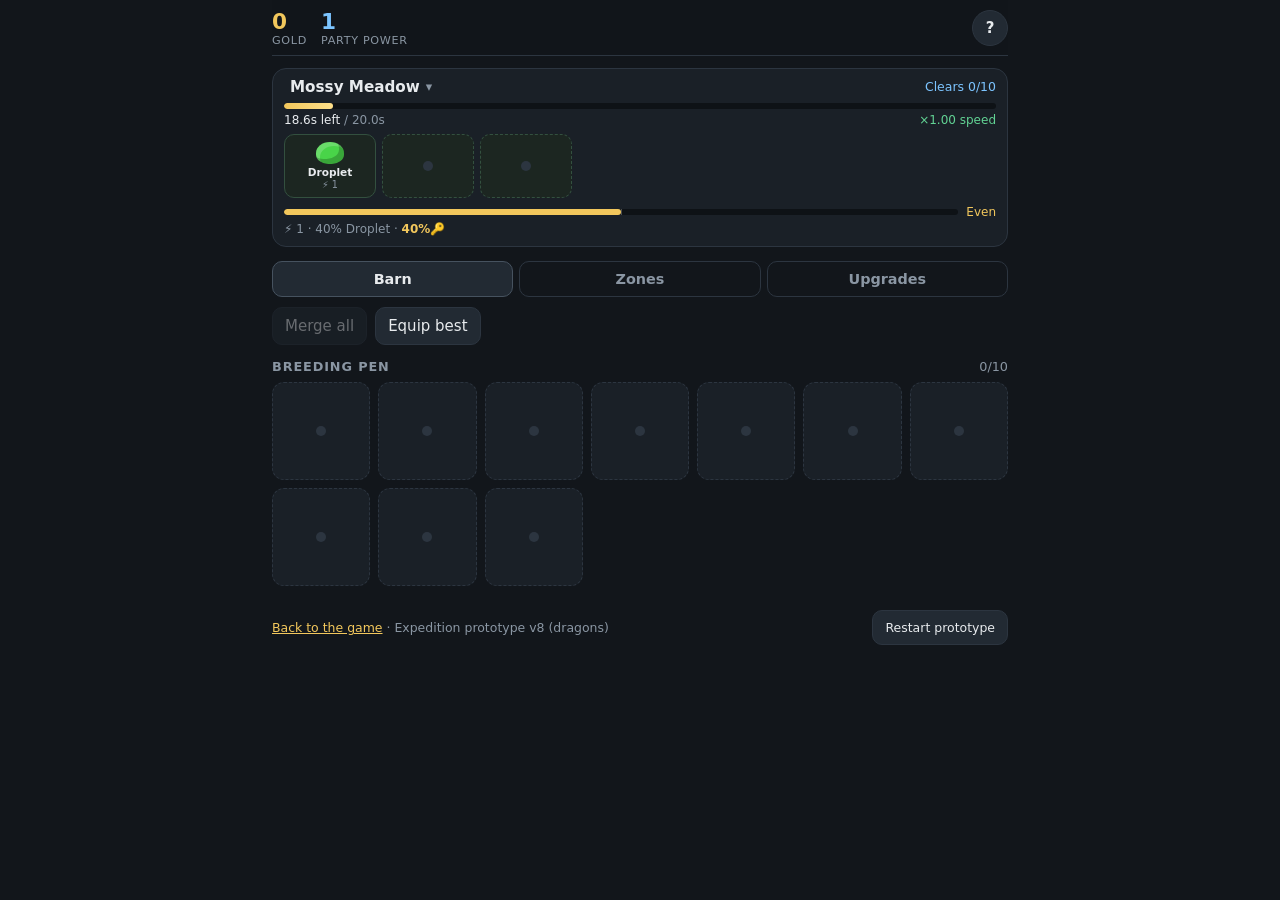
==== commit a245551b: "Expedition prototype: key cap of 100 per zone (Key Vault in the Scale shop +50 each); older saves tr" ====
--- a/expedition.html
+++ b/expedition.html
@@ -215,7 +215,7 @@
       <li>Every run brings gold, and sometimes a slime (40% base; Better Nets adds 2% per level). Slimes only come from expeditions.</li>
       <li>Drag a slime onto an identical one (same tier and rank) to merge it into the next rank. Two at +4 make the next tier.</li>
       <li>Only teams add power. Clearing your newest zone 10 times unlocks the next, at any power, but a badly under-powered team runs very slowly (check the run time before you commit a key). Switching zones mid-run refunds the key.</li>
-      <li>Zone 1 is free. Every other zone costs 1 key per run, and its keys drop in the zone below (each run has a % chance: higher when you are over-powered, low when under-powered; past 100% every full 100% is a guaranteed key, so 220% = 2 keys plus a 20% chance at a third). If a team runs out of keys, it moves down to the next zone it has keys for and stays down (all the way to Zone 1 if needed) until you pick a zone again. You can trade 6 keys of a zone for 1 key of the next zone.</li>
+      <li>Zone 1 is free. Every other zone costs 1 key per run, and its keys drop in the zone below (each run has a % chance: higher when you are over-powered, low when under-powered; past 100% every full 100% is a guaranteed key, so 220% = 2 keys plus a 20% chance at a third). If a team runs out of keys, it moves down to the next zone it has keys for and stays down (all the way to Zone 1 if needed) until you pick a zone again. You can trade 6 keys of a zone for 1 key of the next zone. You can hold up to 100 keys per zone (Key Vault in the Scale shop raises it); extra keys are lost.</li>
       <li>Zone 5 unlocks Team B, a second team that runs its own zone at the same time (good for farming keys while Team A pushes). Tap a team's zone name to choose where it goes. Equip best and Auto-Merge put your best slimes in Team A, the next best in Team B. Auto-Merge never merges two equipped slimes together: it only merges barn slimes, or a barn slime into an equipped one.</li>
       <li>New zones can unlock new features. Zone 3 opens the Orders board: buyers want specific slimes for gold or Trail Rations (faster expeditions). Orders are filled from the Breeding Pen only, so unequip a slime first if you want to sell it. Auto-Merge holds back slimes an order asks for.</li>
       <li>From Zone 10 you can sell the ranch for Scales (more for higher zones, a little more for your best slime). Selling resets gold, slimes, keys, zones and upgrades. You keep Scales, the Scale shop, the Orders board and Auto-Merge.</li>
@@ -261,7 +261,7 @@
 <div class="picker" id="picker"><div class="picker-inner"><div class="picker-head"><b id="picker-title"></b><button id="picker-close">✕</button></div><div id="picker-auto"></div><div id="picker-list"></div></div></div>
 <div class="toast" id="toast"></div>
 
-<script src="expedition-core.js?v=239"></script>
+<script src="expedition-core.js?v=240"></script>
 <script>
 // ----- Save and load -----
 const SAVE_KEY = "dragonFarmIdle_expproto";
@@ -383,7 +383,7 @@
   $("picker-title").innerHTML = `Choose a zone${two ? ` for <span class="team-tag t${ti ? "B" : "A"}">${ti ? "B" : "A"}</span>Team ${ti ? "B" : "A"}` : ""}`;
   let h = "";
   for (let i = s.maxZone; i >= 0; i--) {
-    const cur = s.teams[ti].zone === i, keys = i > 0 ? `<span class="keys">🔑 ${s.keys[i] || 0}</span>` : `<span class="dim">free</span>`;
+    const cur = s.teams[ti].zone === i, keys = i > 0 ? `<span class="keys">🔑 ${s.keys[i] || 0}</span>${(s.keys[i] || 0) >= keyCap(s) ? `<br><span class="bad" style="font-size:.7rem">full</span>` : ""}` : `<span class="dim">free</span>`;
     h += `<div class="zone${cur ? " cur" : ""}" data-z="${i}"><div class="num">${i + 1}</div>
       <div class="info"><b>${zoneName(i)}</b><span>Drops ${levelName(zoneDrop(i))} · ${fmtTime(zoneTime(s, i, ti))} per run${i < EXP.zoneCap - 1 ? ` · ${Math.round(keyYield(s, i, ti) * 100)}% 🔑` : ""}</span>${meterHtml(powerRatio(s, i, ti))}</div>
       <div class="side">${keys}</div></div>`;
@@ -566,7 +566,7 @@
     for (let i = Math.min(s.maxZone + 1, EXP.zoneCap - 1); i >= 0; i--) {
       const locked = i > s.maxZone, pw = partyPower(s, zt) >= zoneNeed(i);
       let side = locked ? `<span class="dim">Locked</span>` : speedHtml(i, zt) + `<br><span class="dim">${fmtTime(zoneTime(s, i, zt))} per run</span>` + (i === s.maxZone && i < EXP.zoneCap - 1 ? `<br><span class="unlock">Clears ${s.clears || 0}/${EXP.unlockClears} to unlock next</span>` : "");
-      if (!locked && i > 0) side = `<span class="keys">🔑 ${s.keys[i] || 0}</span><br>` + side;
+      if (!locked && i > 0) side = `<span class="keys">🔑 ${s.keys[i] || 0}${(s.keys[i] || 0) >= keyCap(s) ? ` <span class="bad">(full)</span>` : ""}</span><br>` + side;
       if (!locked && teamCount(s) > 1) side += `<br><button class="send" data-send="0" data-z="${i}">Send A</button> <button class="send" data-send="1" data-z="${i}">Send B</button>`;
       if (canTrade(s, i)) side += `<br><button class="trade" data-trade="${i}">Trade ${EXP.tradeRate}🔑 → 1🔑 zone ${i + 2}</button>`;
       let tags = "";
